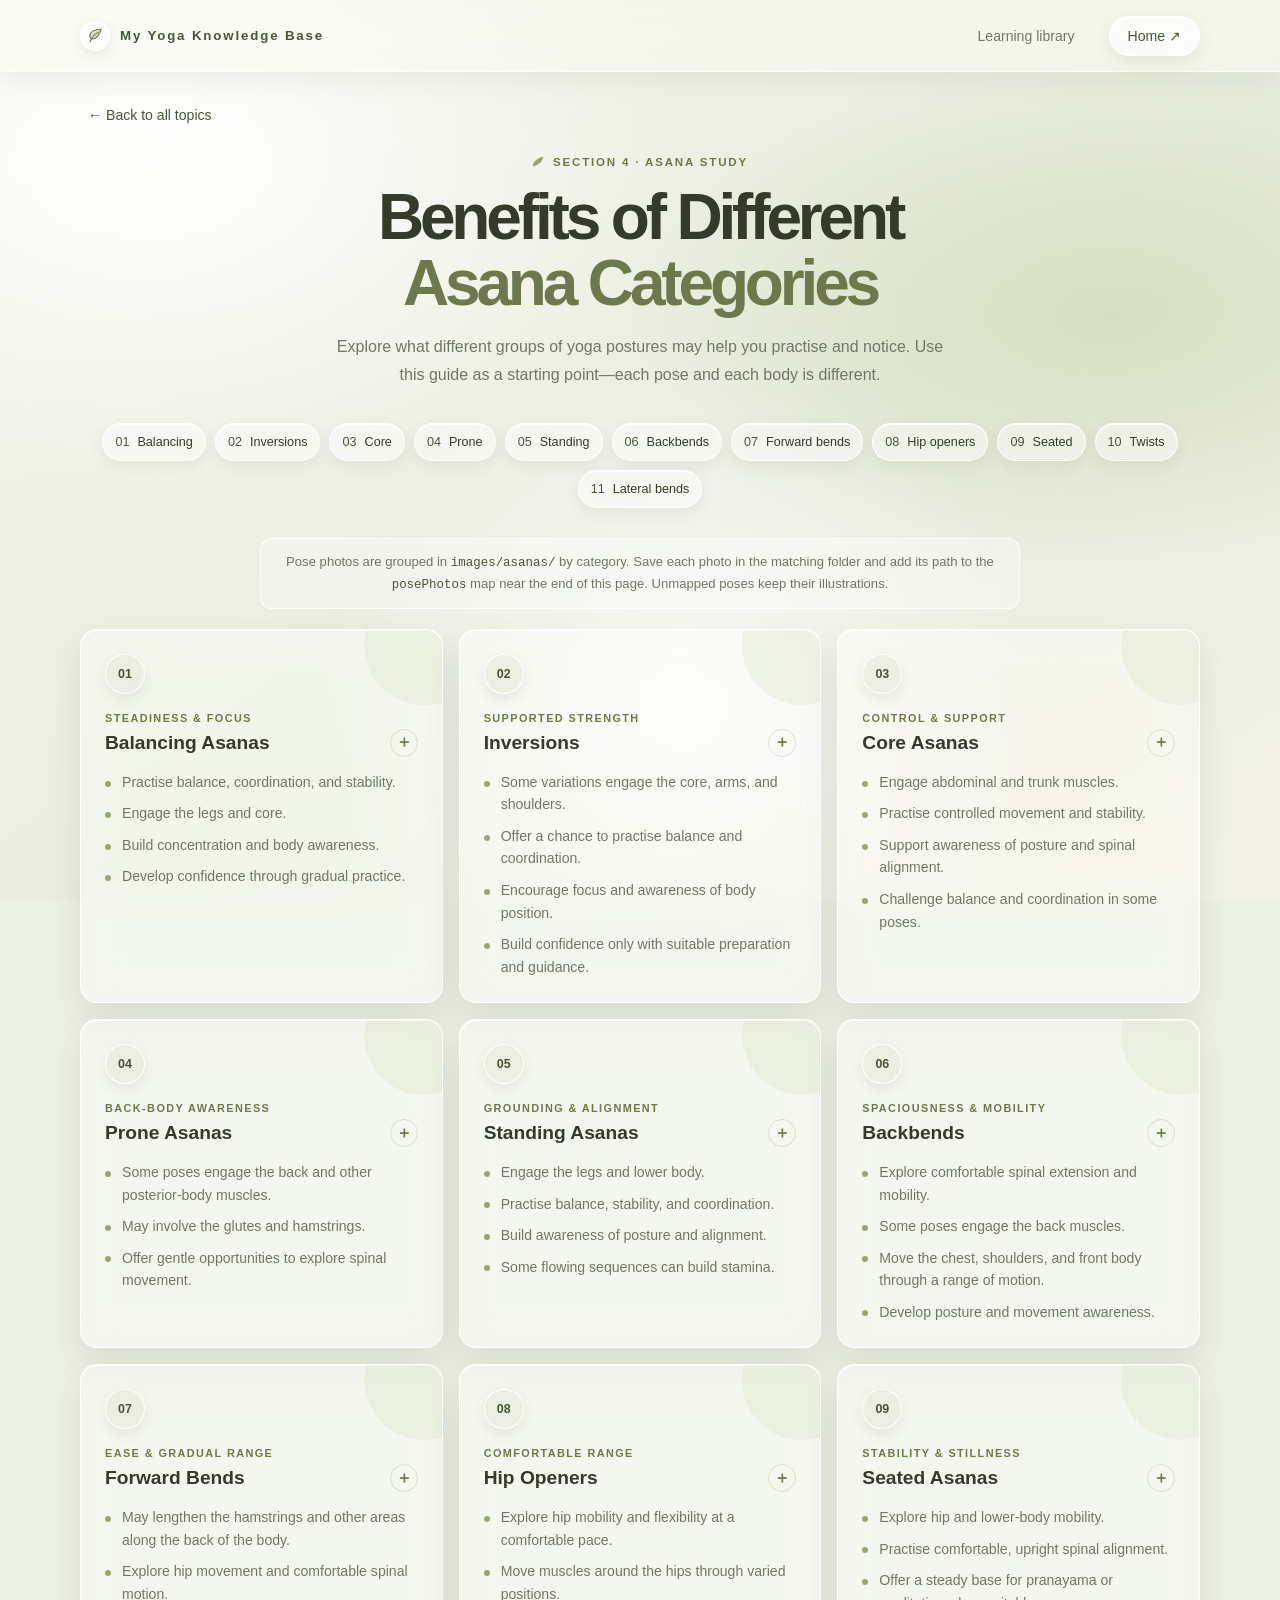
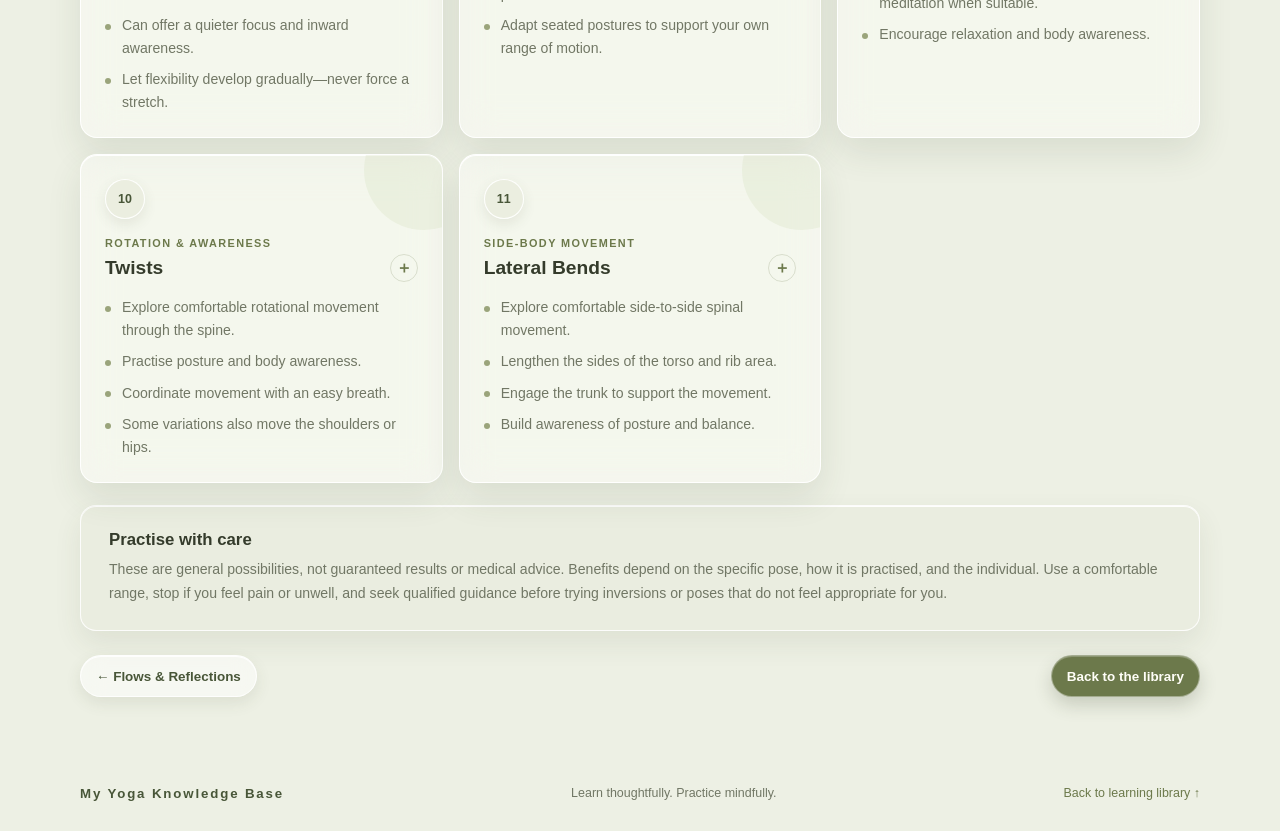
==== asana-benefits.html @ 9b3f75c6 "new layout of asana has been introduced" ====
<!DOCTYPE html>
<html lang="en">
<head>
  <meta charset="UTF-8">
  <meta name="viewport" content="width=device-width, initial-scale=1">
  <meta name="theme-color" content="#f6f5eb">
  <meta name="description" content="Explore potential benefits of 11 yoga asana categories, from balancing and standing poses to twists and seated postures.">
  <title>Asana Category Benefits · My Yoga Knowledge Base</title>
  <link rel="stylesheet" href="styles.css">
</head>
<body>
  <header class="site-header wrap">
    <a class="brand" href="index.html" aria-label="My Yoga Knowledge Base home">
      <span class="brand-mark" aria-hidden="true">
        <svg viewBox="0 0 24 24"><path d="M19.8 3.2C11.3 3.5 5.2 6.2 4.1 11.6c-.6 2.8 1.3 5.1 4 5.1 5.2 0 9.9-6.1 11.7-13.5ZM4.3 20.8c1.9-6.2 5.6-10.1 11.5-13.5" fill="none" stroke="currentColor" stroke-linecap="round" stroke-width="1.7"/><path d="M19.8 3.2C11.3 3.5 5.2 6.2 4.1 11.6c-.6 2.8 1.3 5.1 4 5.1 5.2 0 9.9-6.1 11.7-13.5Z" fill="#9aa47b" fill-opacity=".35" stroke="none"/></svg>
      </span>
      <span>My Yoga Knowledge Base</span>
    </a>
    <nav class="site-nav" aria-label="Main navigation">
      <a href="index.html#practice">Learning library</a>
      <a class="nav-cta" href="index.html">Home <span aria-hidden="true">↗</span></a>
    </nav>
  </header>

  <main class="topic-page asana-page wrap">
    <a class="topic-back-link" href="index.html#practice">← Back to all topics</a>

    <header class="asana-intro">
      <span class="eyebrow">Section 4 · Asana study</span>
      <h1>Benefits of Different<br><em>Asana Categories</em></h1>
      <p>Explore what different groups of yoga postures may help you practise and notice. Use this guide as a starting point—each pose and each body is different.</p>
    </header>

    <nav class="asana-index" aria-label="Jump to an asana category">
      <a href="#balancing">01 <span>Balancing</span></a>
      <a href="#inversions">02 <span>Inversions</span></a>
      <a href="#core">03 <span>Core</span></a>
      <a href="#prone">04 <span>Prone</span></a>
      <a href="#standing">05 <span>Standing</span></a>
      <a href="#backbends">06 <span>Backbends</span></a>
      <a href="#forward-bends">07 <span>Forward bends</span></a>
      <a href="#hip-openers">08 <span>Hip openers</span></a>
      <a href="#seated">09 <span>Seated</span></a>
      <a href="#twists">10 <span>Twists</span></a>
      <a href="#lateral-bends">11 <span>Lateral bends</span></a>
    </nav>

    <p class="asana-photo-help">Pose photos are grouped in <code>images/asanas/</code> by category. Save each photo in the matching folder and add its path to the <code>posePhotos</code> map near the end of this page. Unmapped poses keep their illustrations.</p>

    <section class="asana-grid" aria-label="Potential benefits by asana category">
      <article class="asana-card" id="balancing">
        <span class="asana-number">01</span>
        <p class="asana-kicker">Steadiness &amp; focus</p>
        <h2><button class="asana-title" type="button" aria-expanded="false" aria-controls="poses-balancing">Balancing Asanas <span aria-hidden="true">＋</span></button></h2>
        <ul>
          <li>Practise balance, coordination, and stability.</li>
          <li>Engage the legs and core.</li>
          <li>Build concentration and body awareness.</li>
          <li>Develop confidence through gradual practice.</li>
        </ul>
        <div class="asana-gallery" id="poses-balancing" hidden></div>
      </article>

      <article class="asana-card" id="inversions">
        <span class="asana-number">02</span>
        <p class="asana-kicker">Supported strength</p>
        <h2><button class="asana-title" type="button" aria-expanded="false" aria-controls="poses-inversions">Inversions <span aria-hidden="true">＋</span></button></h2>
        <ul>
          <li>Some variations engage the core, arms, and shoulders.</li>
          <li>Offer a chance to practise balance and coordination.</li>
          <li>Encourage focus and awareness of body position.</li>
          <li>Build confidence only with suitable preparation and guidance.</li>
        </ul>
        <div class="asana-gallery" id="poses-inversions" hidden></div>
      </article>

      <article class="asana-card" id="core">
        <span class="asana-number">03</span>
        <p class="asana-kicker">Control &amp; support</p>
        <h2><button class="asana-title" type="button" aria-expanded="false" aria-controls="poses-core">Core Asanas <span aria-hidden="true">＋</span></button></h2>
        <ul>
          <li>Engage abdominal and trunk muscles.</li>
          <li>Practise controlled movement and stability.</li>
          <li>Support awareness of posture and spinal alignment.</li>
          <li>Challenge balance and coordination in some poses.</li>
        </ul>
        <div class="asana-gallery" id="poses-core" hidden></div>
      </article>

      <article class="asana-card" id="prone">
        <span class="asana-number">04</span>
        <p class="asana-kicker">Back-body awareness</p>
        <h2><button class="asana-title" type="button" aria-expanded="false" aria-controls="poses-prone">Prone Asanas <span aria-hidden="true">＋</span></button></h2>
        <ul>
          <li>Some poses engage the back and other posterior-body muscles.</li>
          <li>May involve the glutes and hamstrings.</li>
          <li>Offer gentle opportunities to explore spinal movement.</li>
        </ul>
        <div class="asana-gallery" id="poses-prone" hidden></div>
      </article>

      <article class="asana-card" id="standing">
        <span class="asana-number">05</span>
        <p class="asana-kicker">Grounding &amp; alignment</p>
        <h2><button class="asana-title" type="button" aria-expanded="false" aria-controls="poses-standing">Standing Asanas <span aria-hidden="true">＋</span></button></h2>
        <ul>
          <li>Engage the legs and lower body.</li>
          <li>Practise balance, stability, and coordination.</li>
          <li>Build awareness of posture and alignment.</li>
          <li>Some flowing sequences can build stamina.</li>
        </ul>
        <div class="asana-gallery" id="poses-standing" hidden></div>
      </article>

      <article class="asana-card" id="backbends">
        <span class="asana-number">06</span>
        <p class="asana-kicker">Spaciousness &amp; mobility</p>
        <h2><button class="asana-title" type="button" aria-expanded="false" aria-controls="poses-backbends">Backbends <span aria-hidden="true">＋</span></button></h2>
        <ul>
          <li>Explore comfortable spinal extension and mobility.</li>
          <li>Some poses engage the back muscles.</li>
          <li>Move the chest, shoulders, and front body through a range of motion.</li>
          <li>Develop posture and movement awareness.</li>
        </ul>
        <div class="asana-gallery" id="poses-backbends" hidden></div>
      </article>

      <article class="asana-card" id="forward-bends">
        <span class="asana-number">07</span>
        <p class="asana-kicker">Ease &amp; gradual range</p>
        <h2><button class="asana-title" type="button" aria-expanded="false" aria-controls="poses-forward-bends">Forward Bends <span aria-hidden="true">＋</span></button></h2>
        <ul>
          <li>May lengthen the hamstrings and other areas along the back of the body.</li>
          <li>Explore hip movement and comfortable spinal motion.</li>
          <li>Can offer a quieter focus and inward awareness.</li>
          <li>Let flexibility develop gradually—never force a stretch.</li>
        </ul>
        <div class="asana-gallery" id="poses-forward-bends" hidden></div>
      </article>

      <article class="asana-card" id="hip-openers">
        <span class="asana-number">08</span>
        <p class="asana-kicker">Comfortable range</p>
        <h2><button class="asana-title" type="button" aria-expanded="false" aria-controls="poses-hip-openers">Hip Openers <span aria-hidden="true">＋</span></button></h2>
        <ul>
          <li>Explore hip mobility and flexibility at a comfortable pace.</li>
          <li>Move muscles around the hips through varied positions.</li>
          <li>Adapt seated postures to support your own range of motion.</li>
        </ul>
        <div class="asana-gallery" id="poses-hip-openers" hidden></div>
      </article>

      <article class="asana-card" id="seated">
        <span class="asana-number">09</span>
        <p class="asana-kicker">Stability &amp; stillness</p>
        <h2><button class="asana-title" type="button" aria-expanded="false" aria-controls="poses-seated">Seated Asanas <span aria-hidden="true">＋</span></button></h2>
        <ul>
          <li>Explore hip and lower-body mobility.</li>
          <li>Practise comfortable, upright spinal alignment.</li>
          <li>Offer a steady base for pranayama or meditation when suitable.</li>
          <li>Encourage relaxation and body awareness.</li>
        </ul>
        <div class="asana-gallery" id="poses-seated" hidden></div>
      </article>

      <article class="asana-card" id="twists">
        <span class="asana-number">10</span>
        <p class="asana-kicker">Rotation &amp; awareness</p>
        <h2><button class="asana-title" type="button" aria-expanded="false" aria-controls="poses-twists">Twists <span aria-hidden="true">＋</span></button></h2>
        <ul>
          <li>Explore comfortable rotational movement through the spine.</li>
          <li>Practise posture and body awareness.</li>
          <li>Coordinate movement with an easy breath.</li>
          <li>Some variations also move the shoulders or hips.</li>
        </ul>
        <div class="asana-gallery" id="poses-twists" hidden></div>
      </article>

      <article class="asana-card" id="lateral-bends">
        <span class="asana-number">11</span>
        <p class="asana-kicker">Side-body movement</p>
        <h2><button class="asana-title" type="button" aria-expanded="false" aria-controls="poses-lateral-bends">Lateral Bends <span aria-hidden="true">＋</span></button></h2>
        <ul>
          <li>Explore comfortable side-to-side spinal movement.</li>
          <li>Lengthen the sides of the torso and rib area.</li>
          <li>Engage the trunk to support the movement.</li>
          <li>Build awareness of posture and balance.</li>
        </ul>
        <div class="asana-gallery" id="poses-lateral-bends" hidden></div>
      </article>
    </section>

    <aside class="asana-care" aria-labelledby="asana-care-heading">
      <h2 id="asana-care-heading">Practise with care</h2>
      <p>These are general possibilities, not guaranteed results or medical advice. Benefits depend on the specific pose, how it is practised, and the individual. Use a comfortable range, stop if you feel pain or unwell, and seek qualified guidance before trying inversions or poses that do not feel appropriate for you.</p>
    </aside>

    <nav class="topic-navigation" aria-label="Page navigation">
      <a class="reader-nav-button" href="flows-reflections.html">← Flows &amp; Reflections</a>
      <a class="reader-nav-button next" href="index.html#practice">Back to the library</a>
    </nav>
  </main>

  <footer class="site-footer wrap">
    <a class="brand" href="index.html" aria-label="My Yoga Knowledge Base home"><span>My Yoga Knowledge Base</span></a>
    <p>Learn thoughtfully. Practice mindfully.</p>
    <a class="footer-link" href="index.html#practice">Back to learning library ↑</a>
  </footer>
  <script>
    const poseGroups = {
      balancing: [
        { name: "Tree Pose", sanskrit: "Vrksasana", head: [80, 14], figure: "M80 26L80 61M80 38L66 25L73 11M80 38L94 25L87 11M80 61L80 104M80 62L93 72L80 83L80 69" },
        { name: "Dancer Pose", sanskrit: "Natarajasana", head: [68, 15], figure: "M68 27L78 62M74 39L54 29L45 18M74 39L92 27L104 15M78 62L68 104M78 62L101 71L119 48" },
        { name: "Eagle Pose", sanskrit: "Garudasana", head: [80, 14], figure: "M80 26L80 59M80 37L61 28L72 18M80 37L99 28L88 18M80 59L80 83L69 96L85 103M80 59L88 80L75 91L91 98" }
      ],
      inversions: [
        { name: "Downward-Facing Dog", sanskrit: "Adho Mukha Svanasana", head: [67, 69], figure: "M78 59L97 33M78 59L42 96M78 59L120 96M97 33L121 57L140 96" },
        { name: "Legs-Up-the-Wall", sanskrit: "Viparita Karani", head: [80, 94], figure: "M80 104L80 78M80 83L61 88L55 103M80 83L99 88L105 103M80 78L80 55M80 55L63 37L61 10M80 55L97 37L99 10" },
        { name: "Shoulderstand", sanskrit: "Sarvangasana", head: [80, 104], figure: "M80 96L80 69M80 76L61 84L56 98M80 76L99 84L104 98M80 69L80 41M80 41L66 22L67 8M80 41L94 22L93 8" }
      ],
      core: [
        { name: "Plank Pose", sanskrit: "Phalakasana", head: [35, 44], figure: "M47 48L85 57M48 50L34 73L20 97M52 51L42 74L28 98M85 57L107 62L127 73L145 76M85 57L106 64L126 76L145 79" },
        { name: "Boat Pose", sanskrit: "Navasana", head: [80, 30], figure: "M80 42L80 67M80 50L60 42L48 31M80 50L100 42L112 31M80 67L62 79L48 60M80 67L98 79L112 60" },
        { name: "Side Plank", sanskrit: "Vasisthasana", head: [81, 33], figure: "M83 46L90 71M84 52L68 41L57 29M90 71L109 77L127 86L146 87M90 71L80 88L61 97L43 98" }
      ],
      prone: [
        { name: "Cobra Pose", sanskrit: "Bhujangasana", head: [80, 27], figure: "M80 39L87 69M87 69L112 77L137 82M86 69L62 76L38 82M63 77L49 92L31 96M112 77L124 91L143 95" },
        { name: "Locust Pose", sanskrit: "Salabhasana", head: [80, 37], figure: "M80 49L81 72M80 53L59 44L40 42M80 53L101 44L120 42M81 72L57 62L34 57M81 72L105 62L128 57" },
        { name: "Sphinx Pose", sanskrit: "Salamba Bhujangasana", head: [80, 30], figure: "M80 42L85 75M85 75L112 82L140 84M83 51L66 57L57 76M86 51L101 57L110 76M85 75L61 84L37 86" }
      ],
      standing: [
        { name: "Mountain Pose", sanskrit: "Tadasana", head: [80, 13], figure: "M80 25L80 64M80 37L61 57L57 68M80 37L99 57L103 68M80 64L68 84L65 105M80 64L92 84L95 105" },
        { name: "Warrior II", sanskrit: "Virabhadrasana II", head: [80, 25], figure: "M80 37L80 66M80 43L46 45L24 45M80 43L114 45L136 45M80 66L61 79L43 95L27 98M80 66L101 78L118 96L141 98" },
        { name: "Triangle Pose", sanskrit: "Trikonasana", head: [78, 20], figure: "M78 32L78 60M78 37L50 31L26 27M78 37L103 30L132 21M78 60L59 79L40 99L24 101M78 60L101 78L121 99L142 101" }
      ],
      backbends: [
        { name: "Bridge Pose", sanskrit: "Setu Bandha Sarvangasana", head: [34, 88], figure: "M47 91L72 78L95 57L117 70L139 86M72 78L61 99L49 105M117 70L123 94L137 104" },
        { name: "Camel Pose", sanskrit: "Ustrasana", head: [80, 27], figure: "M80 39L80 72L80 91M80 46L61 55L52 76L49 94M80 46L99 55L108 76L111 94M80 91L65 98L52 101M80 91L95 98L108 101" },
        { name: "Wheel Pose", sanskrit: "Urdhva Dhanurasana", head: [80, 90], figure: "M80 88L80 57L80 35M80 57L59 69L50 93L43 104M80 57L101 69L110 93L117 104M80 35L61 29L47 20M80 35L99 29L113 20" }
      ],
      "forward-bends": [
        { name: "Standing Forward Fold", sanskrit: "Uttanasana", head: [78, 64], figure: "M80 34L78 56L66 75M78 56L92 76L100 88M66 75L48 89L43 105M66 75L74 91L76 105M100 88L111 98L115 106" },
        { name: "Seated Forward Fold", sanskrit: "Paschimottanasana", head: [76, 43], figure: "M76 55L82 73L91 82M82 73L62 82L45 84M91 82L112 89L136 89M82 73L68 91L52 100M82 73L95 91L114 100" },
        { name: "Wide-Legged Forward Fold", sanskrit: "Prasarita Padottanasana", head: [80, 56], figure: "M80 28L80 49L80 68M80 45L65 60L54 75M80 45L95 60L106 75M80 68L64 78L50 89L35 103M80 68L96 78L110 89L125 103" }
      ],
      "hip-openers": [
        { name: "Butterfly Pose", sanskrit: "Baddha Konasana", head: [80, 19], figure: "M80 31L80 59M80 38L63 49L55 63M80 38L97 49L105 63M80 59L63 71L45 91L66 99M80 59L97 71L115 91L94 99" },
        { name: "Pigeon Pose", sanskrit: "Eka Pada Rajakapotasana", head: [80, 28], figure: "M80 40L80 61M80 44L64 56L60 70M80 44L96 56L100 70M80 61L59 72L39 79L26 88M80 61L99 72L119 80L137 85" },
        { name: "Low Lunge", sanskrit: "Anjaneyasana", head: [80, 17], figure: "M80 29L80 59M80 37L62 22L57 10M80 37L98 22L103 10M80 59L64 76L50 103M80 59L100 72L121 73L143 73" }
      ],
      seated: [
        { name: "Easy Pose", sanskrit: "Sukhasana", head: [80, 14], figure: "M80 26L80 56M80 35L61 47L56 59M80 35L99 47L104 59M80 56L63 69L48 82L68 91L80 80L93 91L113 82L98 69" },
        { name: "Staff Pose", sanskrit: "Dandasana", head: [80, 21], figure: "M80 33L80 63M80 40L61 51L57 63M80 40L99 51L103 63M80 63L64 75L47 77L30 77M80 63L96 75L113 77L130 77" },
        { name: "Hero Pose", sanskrit: "Virasana", head: [80, 14], figure: "M80 26L80 58M80 36L61 47L57 60M80 36L99 47L103 60M80 58L68 72L61 88L61 101M80 58L92 72L99 88L99 101" }
      ],
      twists: [
        { name: "Seated Twist", sanskrit: "Ardha Matsyendrasana", head: [84, 19], figure: "M80 31L77 59M78 39L58 49L54 63M78 39L97 46L109 38M77 59L61 72L45 86L66 91L81 79L96 90L115 85M77 59L98 73L111 83" },
        { name: "Supine Twist", sanskrit: "Supta Matsyendrasana", head: [36, 57], figure: "M48 59L76 62M57 60L48 42L39 31M57 60L56 78L44 88M76 62L99 49L119 48M76 62L98 76L113 91L131 95M76 62L91 78L108 93L126 97" },
        { name: "Revolved Chair", sanskrit: "Parivrtta Utkatasana", head: [87, 16], figure: "M80 28L80 55M80 36L63 25L59 12M80 36L98 27L111 19M80 55L66 64L58 79L72 86M80 55L96 65L107 78L94 85M58 79L43 92L29 98M107 78L122 91L137 97" }
      ],
      "lateral-bends": [
        { name: "Gate Pose", sanskrit: "Parighasana", head: [78, 26], figure: "M78 38L83 67M81 45L59 36L49 20M81 45L106 38L120 37M83 67L67 81L49 97M83 67L102 81L120 97" },
        { name: "Extended Side Angle", sanskrit: "Utthita Parsvakonasana", head: [111, 32], figure: "M80 45L75 67M78 48L57 55L43 68M78 48L100 30L111 20M75 67L59 81L43 99L27 102M75 67L96 77L116 91L138 96" },
        { name: "Seated Side Bend", sanskrit: "Parsva Sukhasana", head: [69, 23], figure: "M80 35L80 63L90 76M80 42L58 51L44 62M80 42L101 31L116 12M80 63L64 77L48 90L69 97L82 85L97 97L116 90" }
      ]
    };

    const posePhotos = {
      "Tree Pose": "images/asanas/balancing/tree-pose.jpg"
    };

    function createPoseCard(pose) {
      const [headX, headY] = pose.head;
      const figure = document.createElement("figure");
      figure.className = "pose-card";
      figure.innerHTML = `
        <img class="pose-photo" alt="Yoga pose: ${pose.name}" hidden>
        <p class="pose-image-status" role="status" hidden></p>
        <svg class="pose-art" viewBox="0 0 160 126" role="img" aria-label="Illustration of ${pose.name}">
          <rect width="160" height="126" rx="14" fill="#edf0e4"></rect>
          <circle cx="130" cy="27" r="20" fill="#dfe5d1"></circle>
          <path d="M15 108H145" stroke="#b6c09f" stroke-width="2" stroke-linecap="round"></path>
          <path d="${pose.figure}" fill="none" stroke="#596947" stroke-width="7" stroke-linecap="round" stroke-linejoin="round"></path>
          <circle cx="${headX}" cy="${headY}" r="8" fill="#c99675" stroke="#596947" stroke-width="2"></circle>
        </svg>
        <figcaption><strong>${pose.name}</strong><span>${pose.sanskrit}</span></figcaption>`;
      const photo = figure.querySelector(".pose-photo");
      const illustration = figure.querySelector(".pose-art");
      const status = figure.querySelector(".pose-image-status");
      const photoPath = posePhotos[pose.name];

      if (photoPath) {
        photo.addEventListener("load", () => {
          photo.hidden = false;
          illustration.hidden = true;
          figure.classList.add("has-photo");
        }, { once: true });
        photo.addEventListener("error", () => {
          status.textContent = `Could not load ${photoPath}; showing the illustration instead.`;
          status.hidden = false;
        }, { once: true });
        photo.src = photoPath;
      }

      return figure;
    }

    document.querySelectorAll(".asana-card").forEach((card) => {
      const button = card.querySelector(".asana-title");
      const gallery = card.querySelector(".asana-gallery");
      const category = card.id;
      const poses = poseGroups[category];

      poses.forEach((pose) => gallery.append(createPoseCard(pose)));
      gallery.setAttribute("aria-label", `${button.textContent.trim()} pose examples`);

      button.addEventListener("click", () => {
        const willOpen = button.getAttribute("aria-expanded") !== "true";
        button.setAttribute("aria-expanded", String(willOpen));
        gallery.hidden = !willOpen;
        card.classList.toggle("is-expanded", willOpen);
      });
    });
  </script>
</body>
</html>
---- styles.css ----
@charset "UTF-8";

:root {
      color-scheme: light;
      --paper: #f6f5eb;
      --ink: #343b2b;
      --muted: #717765;
      --green: #6c794b;
      --green-dark: #485638;
      --sage: #e8ebdc;
      --clay: #9aa47b;
      --line: rgba(52, 59, 43, .14);
      --glass-fill: rgba(255, 255, 255, .28);
      --glass-edge: rgba(255, 255, 255, .76);
      --sans: -apple-system, BlinkMacSystemFont, "Segoe UI", sans-serif;
      --serif: var(--sans);
    }

    * {
      box-sizing: border-box;
    }

    html {
      scroll-behavior: smooth;
      scroll-padding-top: 88px;
    }

    body {
      margin: 0;
      background: var(--paper);
      color: var(--ink);
      font-family: var(--sans);
      -webkit-font-smoothing: antialiased;
    }

    a {
      color: inherit;
    }

    .wrap {
      width: min(1120px, calc(100% - 48px));
      margin-inline: auto;
    }

    .site-header {
      position: sticky;
      z-index: 10;
      top: 0;
      display: flex;
      width: 100%;
      min-height: 72px;
      align-items: center;
      justify-content: space-between;
      padding-inline: max(24px, calc((100% - 1120px) / 2));
      border-bottom: 1px solid var(--line);
      background: rgba(246, 245, 235, .9);
      backdrop-filter: blur(18px);
    }

    .brand {
      display: inline-flex;
      align-items: center;
      gap: 10px;
      color: var(--green-dark);
      font-size: .83rem;
      font-weight: 700;
      letter-spacing: .14em;
      text-decoration: none;
    }

    .brand-mark {
      display: grid;
      width: 30px;
      height: 30px;
      place-items: center;
      border: 1px solid #c5cbb4;
      border-radius: 50%;
      color: var(--green);
    }

    .brand-mark svg {
      width: 17px;
      height: 17px;
      fill: currentColor;
    }

    .site-nav {
      display: flex;
      align-items: center;
      gap: 34px;
      color: var(--muted);
      font-size: .88rem;
    }

    .site-nav a {
      text-decoration: none;
      transition: color .2s ease;
    }

    .site-nav a:hover,
    .site-nav a:focus-visible {
      color: var(--green);
    }

    .site-nav .nav-cta {
      padding: 11px 18px;
      border: 1px solid #c5cbb4;
      border-radius: 99px;
      color: var(--green-dark);
    }

    .hero {
      display: grid;
      min-height: 590px;
      grid-template-columns: 1fr 1fr;
      align-items: center;
      gap: 50px;
      padding-block: 58px 76px;
    }

    .eyebrow {
      display: inline-flex;
      align-items: center;
      gap: 9px;
      color: var(--green);
      font-size: .72rem;
      font-weight: 700;
      letter-spacing: .16em;
      text-transform: uppercase;
    }

    .eyebrow::before {
      width: 12px;
      height: 7px;
      border-radius: 100% 0 100% 0;
      background: var(--clay);
      content: "";
      transform: rotate(-15deg);
    }

    h1,
    h2,
    h3,
    p {
      margin-top: 0;
    }

    .hero h1 {
      max-width: 620px;
      margin: 22px 0 20px;
      font-family: var(--serif);
      font-size: clamp(2.8rem, 5.2vw, 4.4rem);
      font-weight: 600;
      letter-spacing: -.065em;
      line-height: 1.02;
    }

    .hero h1 em {
      color: var(--green);
      font-style: normal;
      font-weight: 600;
    }

    .hero-copy {
      max-width: 500px;
      margin-bottom: 30px;
      color: var(--muted);
      font-size: .98rem;
      line-height: 1.75;
    }

    .button {
      display: inline-flex;
      min-height: 50px;
      align-items: center;
      justify-content: center;
      gap: 18px;
      padding: 0 21px;
      border-radius: 99px;
      background: var(--green);
      color: #fffef7;
      font-size: .9rem;
      font-weight: 600;
      text-decoration: none;
      transition: background .2s ease, transform .2s ease;
    }

    .button:hover,
    .button:focus-visible {
      transform: translateY(-2px);
      background: var(--green-dark);
    }

    .button span {
      font-size: 1.1rem;
      line-height: 1;
    }

    .hero-visual {
      position: relative;
      min-height: 455px;
      isolation: isolate;
    }

    .hero-photo {
      position: absolute;
      inset: 0 12px 0 25px;
      overflow: hidden;
      border-radius: 24px;
      background: #e8ebdc;
    }

    .hero-photo img {
      display: block;
      width: 100%;
      height: 100%;
      object-fit: cover;
      object-position: center;
    }

    .photo-wash {
      position: absolute;
      inset: 0;
      background: linear-gradient(180deg, transparent 56%, rgba(52, 64, 39, .46));
    }

    .photo-note {
      position: absolute;
      right: 0;
      bottom: 26px;
      left: 52px;
      color: white;
      font-family: var(--serif);
      font-size: 1.2rem;
      font-style: italic;
    }

    .practices {
      padding-block: 78px 92px;
      background: var(--sage);
      scroll-margin-top: 24px;
    }

    .practices .section-heading,
    .practices .practice-card {
      transition: opacity .65s ease, transform .65s cubic-bezier(.2, .7, .2, 1), box-shadow .25s ease;
    }

    .js .practices:not(.is-visible) .section-heading,
    .js .practices:not(.is-visible) .practice-card {
      opacity: 0;
      transform: translateY(22px);
    }

    .practices.is-visible .section-heading,
    .practices.is-visible .practice-card {
      opacity: 1;
      transform: translateY(0);
    }

    .practices.is-visible .practice-card:nth-child(2) {
      transition-delay: .08s;
    }

    .practices.is-visible .practice-card:nth-child(3) {
      transition-delay: .16s;
    }

    .practices.is-visible .practice-card:nth-child(4) {
      transition-delay: .24s;
    }

    .section-heading {
      display: flex;
      align-items: end;
      justify-content: space-between;
      gap: 24px;
      margin-bottom: 34px;
    }

    .section-heading h2,
    .about h2 {
      margin: 12px 0 0;
      font-family: var(--serif);
      font-size: clamp(2.2rem, 4vw, 3.2rem);
      font-weight: 600;
      letter-spacing: -.055em;
      line-height: 1.08;
    }

    .section-heading > p {
      max-width: 290px;
      margin-bottom: 3px;
      color: var(--muted);
      font-size: .94rem;
      line-height: 1.7;
    }

    .practice-grid {
      display: grid;
      grid-template-columns: repeat(4, minmax(0, 1fr));
      gap: 22px;
    }

    .practice-card {
      overflow: hidden;
      border: 1px solid rgba(52, 59, 43, .1);
      border-radius: 8px;
      background: var(--paper);
      transition: transform .25s ease, box-shadow .25s ease;
    }

    .practice-card:hover {
      transform: translateY(-4px);
      box-shadow: 0 14px 34px rgba(52, 59, 43, .1);
    }

    .practice-image {
      position: relative;
      height: 250px;
      overflow: hidden;
      background: #e3e7d8;
    }

    .practice-select {
      display: block;
      width: 100%;
      height: 100%;
      padding: 0;
      border: 0;
      background: transparent;
      cursor: pointer;
    }

    .practice-select img {
      display: block;
      width: 100%;
      height: 100%;
      object-fit: cover;
      transition: transform .4s ease, opacity .4s ease;
    }

    .practice-card:hover .practice-select img,
    .practice-select:focus-visible img {
      transform: scale(1.04);
    }

    .practice-select::after {
      position: absolute;
      right: 12px;
      bottom: 12px;
      display: inline-flex;
      height: 36px;
      align-items: center;
      padding-inline: 14px;
      border-radius: 99px;
      background: rgba(246, 245, 235, .97);
      color: var(--green-dark);
      content: "Explore  \2197";
      font-size: .78rem;
      font-weight: 600;
      opacity: .94;
      transition: opacity .2s ease, transform .2s ease;
    }

    .practice-card:hover .practice-select::after,
    .practice-select:focus-visible::after {
      opacity: 1;
    }

    .practice-reader[hidden] {
      display: none;
    }

    .practice-reader {
      height: min(68vh, 480px);
      min-height: 360px;
      overflow: auto;
      border: 1px solid rgba(52, 59, 43, .14);
      border-radius: 12px;
      background: var(--paper);
      box-shadow: 0 20px 55px rgba(52, 59, 43, .08);
      scroll-margin-top: 20px;
      scrollbar-color: #aeb995 transparent;
      scrollbar-width: thin;
    }

    .reader-header {
      position: sticky;
      z-index: 1;
      top: 0;
      display: flex;
      min-height: 88px;
      align-items: center;
      gap: 16px;
      padding: 12px 22px;
      border-bottom: 1px solid var(--line);
      background: rgba(246, 245, 235, .96);
      backdrop-filter: blur(16px);
    }

    .reader-progress {
      position: absolute;
      right: 0;
      bottom: 0;
      left: 0;
      height: 3px;
      overflow: hidden;
      background: var(--sage);
    }

    .reader-progress span {
      display: block;
      width: 0;
      height: 100%;
      background: var(--green);
      transition: width .45s cubic-bezier(.2, .7, .2, 1);
    }

    .reader-thumb {
      width: 76px;
      height: 58px;
      flex: 0 0 auto;
      overflow: hidden;
      border-radius: 8px;
      background: var(--sage);
      object-fit: cover;
      transition: opacity .3s ease, transform .3s ease;
    }

    .reader-thumb.is-changing {
      animation: thumbnail-arrive .45s cubic-bezier(.2, .7, .2, 1) both;
    }

    .reader-heading {
      min-width: 0;
      flex: 1;
    }

    .reader-heading p {
      margin: 0 0 4px;
      color: var(--muted);
      font-size: .73rem;
      letter-spacing: .08em;
      text-transform: uppercase;
    }

    .reader-heading h3 {
      overflow: hidden;
      margin: 0;
      font-size: 1.08rem;
      font-weight: 600;
      letter-spacing: -.035em;
      text-overflow: ellipsis;
      white-space: nowrap;
    }

    .reader-close,
    .reader-nav-button {
      display: inline-flex;
      min-height: 42px;
      align-items: center;
      justify-content: center;
      gap: 9px;
      padding: 0 15px;
      border: 1px solid #c5cbb4;
      border-radius: 99px;
      background: transparent;
      color: var(--green-dark);
      cursor: pointer;
      font: inherit;
      font-size: .84rem;
      font-weight: 600;
      transition: background .2s ease, border-color .2s ease, color .2s ease;
    }

    .reader-close:hover,
    .reader-nav-button:hover:not(:disabled) {
      border-color: var(--green);
      background: var(--green);
      color: white;
    }

    .reader-content {
      max-width: 720px;
      min-height: 400px;
      margin-inline: auto;
      padding: clamp(32px, 6vw, 72px);
    }

    .reader-content[hidden],
    .foundation-lesson[hidden],
    .pranayama[hidden] {
      display: none;
    }

    .reader-content.is-changing {
      animation: reader-enter .45s ease both;
    }

    .foundation-lesson {
      padding: clamp(24px, 5vw, 54px);
    }

    .foundation-intro {
      max-width: 760px;
      margin: 0 auto 34px;
      text-align: center;
    }

    .foundation-intro h2 {
      margin: 12px 0;
      font-size: clamp(2rem, 4vw, 3rem);
      letter-spacing: -.06em;
    }

    .foundation-intro > p {
      margin: 0 auto;
      color: var(--muted);
      line-height: 1.75;
    }

    .harmony-visual {
      position: relative;
      display: grid;
      max-width: 760px;
      gap: 12px;
      margin: 0 auto 42px;
      padding: 22px;
      overflow: hidden;
      border: 1px solid var(--line);
      border-radius: 14px;
      background: linear-gradient(135deg, #f8f7ef, #edf0e3);
    }

    .harmony-visual::before,
    .harmony-visual::after {
      position: absolute;
      top: 50%;
      right: 12%;
      width: 20%;
      height: 1px;
      background: #a6b08c;
      content: "";
      transform: rotate(12deg);
      transform-origin: right;
      opacity: .7;
    }

    .harmony-visual::after {
      transform: rotate(-12deg);
    }

    .harmony-label {
      position: relative;
      z-index: 1;
      display: flex;
      min-height: 54px;
      align-items: center;
      gap: 13px;
      padding: 10px 15px;
      border: 1px solid rgba(108, 121, 75, .16);
      border-radius: 9px;
      background: rgba(246, 245, 235, .92);
      animation: harmony-arrive .55s cubic-bezier(.2, .7, .2, 1) both;
    }

    .harmony-label:nth-child(2) {
      animation-delay: .1s;
    }

    .harmony-label:nth-child(3) {
      animation-delay: .2s;
    }

    .harmony-dot {
      width: 10px;
      height: 10px;
      flex: 0 0 auto;
      border-radius: 50%;
      background: var(--green);
      box-shadow: 0 0 0 5px rgba(108, 121, 75, .12);
    }

    .harmony-label:nth-child(2) .harmony-dot {
      background: #929b6d;
    }

    .harmony-label:nth-child(3) .harmony-dot {
      background: #b0926c;
    }

    .harmony-label strong {
      min-width: 86px;
      color: var(--green-dark);
    }

    .harmony-label span:last-child {
      color: var(--muted);
      font-size: .9rem;
    }

    .foundation-copy {
      max-width: 760px;
      margin: 0 auto 38px;
    }

    .foundation-copy h3,
    .union-heading {
      margin: 0 0 12px;
      font-size: 1.25rem;
      letter-spacing: -.035em;
    }

    .foundation-copy p {
      color: var(--muted);
      line-height: 1.75;
    }

    .foundation-copy ul {
      display: grid;
      grid-template-columns: repeat(2, minmax(0, 1fr));
      gap: 10px;
      margin: 16px 0 0;
      padding: 0;
      list-style: none;
    }

    .foundation-copy li {
      padding: 12px 14px;
      border: 1px solid var(--line);
      border-radius: 8px;
      color: var(--green-dark);
      background: rgba(232, 235, 220, .5);
      font-size: .92rem;
    }

    .definition-section {
      max-width: 760px;
      margin: 0 auto;
      padding-top: 30px;
      border-top: 1px solid var(--line);
    }

    .definition-tabs {
      display: flex;
      flex-wrap: wrap;
      gap: 8px;
      margin-block: 18px;
    }

    .definition-tab {
      min-height: 40px;
      padding: 0 16px;
      border: 1px solid #c5cbb4;
      border-radius: 99px;
      background: transparent;
      color: var(--green-dark);
      cursor: pointer;
      font: inherit;
      font-size: .85rem;
      font-weight: 600;
      transition: background .2s ease, color .2s ease, border-color .2s ease;
    }

    .definition-tab[aria-selected="true"] {
      border-color: var(--green-dark);
      background: var(--green-dark);
      color: white;
    }

    .definition-panel {
      min-height: 112px;
      padding: 22px;
      border-left: 3px solid var(--green);
      border-radius: 0 10px 10px 0;
      background: var(--sage);
    }

    .definition-panel.is-changing {
      animation: reader-enter .35s ease both;
    }

    .definition-panel h4 {
      margin: 0 0 8px;
      color: var(--green-dark);
      font-size: .78rem;
      letter-spacing: .1em;
      text-transform: uppercase;
    }

    .definition-panel blockquote {
      margin: 0;
      font-size: clamp(1.05rem, 2.5vw, 1.35rem);
      font-weight: 500;
      line-height: 1.55;
    }

    .universal-definition {
      max-width: 760px;
      margin: 32px auto 0;
      padding: 24px;
      border-radius: 12px;
      background: var(--green-dark);
      color: white;
    }

    .universal-definition h3 {
      margin: 0 0 10px;
      color: #dce3cc;
      font-size: .78rem;
      letter-spacing: .1em;
      text-transform: uppercase;
    }

    .universal-definition blockquote {
      margin: 0;
      font-size: 1.05rem;
      line-height: 1.7;
    }

    .foundation-closing {
      max-width: 760px;
      margin: 24px auto 0;
      color: var(--muted);
      line-height: 1.75;
      text-align: center;
    }

    .foundation-closing strong {
      display: block;
      margin-top: 8px;
      color: var(--green-dark);
      font-size: 1.04rem;
    }

    .history-section {
      max-width: 760px;
      margin: 48px auto 0;
      padding-top: 34px;
      border-top: 1px solid var(--line);
    }

    .history-intro {
      margin-bottom: 26px;
    }

    .history-intro h3 {
      margin: 12px 0;
      font-size: clamp(1.7rem, 3.5vw, 2.4rem);
      letter-spacing: -.055em;
    }

    .history-intro p,
    .history-period p {
      color: var(--muted);
      line-height: 1.75;
    }

    .history-timeline {
      position: relative;
      display: grid;
      gap: 12px;
      margin: 0;
      padding: 0;
      list-style: none;
    }

    .history-timeline::before {
      position: absolute;
      top: 24px;
      bottom: 24px;
      left: 17px;
      width: 1px;
      background: #c5cbb4;
      content: "";
    }

    .history-period {
      position: relative;
      display: grid;
      grid-template-columns: 35px minmax(0, 1fr);
      gap: 14px;
      animation: harmony-arrive .45s ease both;
    }

    .history-period:nth-child(2) {
      animation-delay: .06s;
    }

    .history-period:nth-child(3) {
      animation-delay: .12s;
    }

    .history-period:nth-child(4) {
      animation-delay: .18s;
    }

    .history-period:nth-child(5) {
      animation-delay: .24s;
    }

    .history-period:nth-child(6) {
      animation-delay: .3s;
    }

    .history-period:nth-child(7) {
      animation-delay: .36s;
    }

    .history-marker {
      z-index: 1;
      display: grid;
      width: 35px;
      height: 35px;
      place-items: center;
      border: 1px solid #c5cbb4;
      border-radius: 50%;
      background: var(--paper);
      color: var(--green-dark);
      font-size: .73rem;
      font-weight: 700;
    }

    .history-period > div:last-child {
      padding: 4px 0 16px;
    }

    .history-period h4 {
      margin: 0 0 6px;
      font-size: 1rem;
      letter-spacing: -.02em;
    }

    .history-period time {
      display: block;
      margin-bottom: 7px;
      color: var(--green);
      font-size: .75rem;
      font-weight: 700;
      letter-spacing: .04em;
    }

    .history-period p {
      margin: 0;
      font-size: .9rem;
    }

    .history-summary {
      margin-top: 24px;
      padding: 22px;
      border-left: 3px solid var(--green);
      border-radius: 0 10px 10px 0;
      background: var(--sage);
    }

    .history-summary h3 {
      margin: 0 0 10px;
      color: var(--green-dark);
      font-size: .77rem;
      letter-spacing: .1em;
      text-transform: uppercase;
    }

    .history-summary blockquote {
      margin: 0;
      font-size: 1rem;
      font-weight: 500;
      line-height: 1.7;
    }

    .history-quote {
      margin: 18px 0 0;
      color: var(--green-dark);
      font-size: .94rem;
      font-style: italic;
      line-height: 1.7;
      text-align: center;
    }

    .why-yoga {
      max-width: 760px;
      margin: 48px auto 0;
      padding-top: 34px;
      border-top: 1px solid var(--line);
    }

    .why-yoga-intro {
      margin-bottom: 24px;
    }

    .why-yoga-intro h3 {
      margin: 12px 0;
      font-size: clamp(1.7rem, 3.5vw, 2.4rem);
      letter-spacing: -.055em;
    }

    .why-yoga-purpose {
      margin: 0;
      padding: 18px 20px;
      border-left: 3px solid var(--green);
      border-radius: 0 10px 10px 0;
      background: var(--sage);
      color: var(--green-dark);
      font-size: 1rem;
      line-height: 1.7;
    }

    .benefit-grid {
      display: grid;
      grid-template-columns: repeat(2, minmax(0, 1fr));
      gap: 14px;
      margin-top: 22px;
    }

    .benefit-card {
      min-height: 174px;
      padding: 20px;
      border: 1px solid var(--line);
      border-radius: 10px;
      background: rgba(232, 235, 220, .45);
      animation: harmony-arrive .45s ease both;
    }

    .benefit-card:nth-child(2) { animation-delay: .08s; }
    .benefit-card:nth-child(3) { animation-delay: .16s; }
    .benefit-card:nth-child(4) { animation-delay: .24s; }
    .benefit-card:nth-child(5) { animation-delay: .32s; }

    .benefit-card h4 {
      display: flex;
      align-items: center;
      gap: 11px;
      margin: 0 0 12px;
      color: var(--green-dark);
      font-size: 1rem;
      letter-spacing: -.02em;
    }

    .benefit-icon {
      display: grid;
      width: 36px;
      height: 36px;
      flex: 0 0 auto;
      place-items: center;
      border-radius: 50%;
      background: rgba(108, 121, 75, .12);
      font-size: 1.15rem;
    }

    .benefit-card p {
      margin: 0;
      color: var(--muted);
      font-size: .88rem;
      line-height: 1.7;
    }

    .pranayama {
      padding: clamp(24px, 5vw, 54px);
    }

    .pranayama > header,
    .pranayama > .union-heading,
    .pranayama > .breathing-explanation,
    .pranayama > .breathing-understanding,
    .pranayama > .breath-regions,
    .pranayama > .breathing-practice {
      max-width: 760px;
      margin-right: auto;
      margin-left: auto;
    }

    .pranayama h2 {
      margin: 12px 0;
      font-size: clamp(1.7rem, 3.5vw, 2.4rem);
      letter-spacing: -.055em;
    }

    .pranayama-intro,
    .breathing-explanation {
      color: var(--muted);
      line-height: 1.75;
    }

    .pranayama-intro {
      margin-bottom: 20px;
    }

    .breathing-explanation {
      margin: 0;
      padding: 18px 20px;
      border-left: 3px solid var(--green);
      border-radius: 0 10px 10px 0;
      background: var(--sage);
    }

    .breath-regions {
      display: grid;
      grid-template-columns: repeat(3, minmax(0, 1fr));
      gap: 12px;
      margin-top: 18px;
    }

    .breath-region {
      display: grid;
      grid-template-columns: 36px minmax(0, 1fr);
      align-items: start;
      gap: 5px 12px;
      padding: 16px;
      border: 1px solid var(--line);
      border-radius: 10px;
      background: rgba(232, 235, 220, .45);
    }

    .breath-region span {
      display: grid;
      width: 34px;
      height: 34px;
      grid-row: span 2;
      place-items: center;
      border-radius: 50%;
      background: rgba(108, 121, 75, .12);
      color: var(--green-dark);
      font-size: .85rem;
      font-weight: 700;
    }

    .breath-region strong {
      color: var(--green-dark);
    }

    .breath-region p {
      margin: 0;
      color: var(--muted);
      font-size: .82rem;
      line-height: 1.55;
    }

    .breath-map-note {
      margin: 12px auto 0;
      color: var(--muted);
      font-size: .84rem;
      line-height: 1.65;
    }

    .breath-map-note strong {
      color: var(--green-dark);
    }

    .breathing-practice {
      margin-top: 28px;
    }

    .breathing-practice h4 {
      margin: 0 0 12px;
      color: var(--green-dark);
      font-size: 1.15rem;
    }

    .breathing-understanding {
      margin: 0 0 18px;
      color: var(--muted);
      line-height: 1.7;
    }

    .breathing-understanding strong {
      color: var(--ink);
    }

    .breathing-grid {
      display: grid;
      grid-template-columns: repeat(3, minmax(0, 1fr));
      gap: 14px;
    }

    .breathing-card {
      min-height: 0;
      padding: 20px;
      border-color: rgba(108, 121, 75, .24);
      background: linear-gradient(160deg, rgba(232, 235, 220, .58), rgba(255, 255, 255, .76));
    }

    .breathing-card h4 {
      min-height: 40px;
      margin-bottom: 16px;
      font-size: .96rem;
    }

    .breathing-card ol,
    .breathing-card ul {
      display: grid;
      gap: 11px;
      margin: 0;
      padding-left: 0;
      color: var(--muted);
      font-size: .84rem;
      line-height: 1.6;
      list-style: none;
    }

    .breathing-card ol {
      counter-reset: breath-step;
    }

    .breathing-card ol li {
      display: grid;
      grid-template-columns: 24px minmax(0, 1fr);
      align-items: start;
      gap: 9px;
      counter-increment: breath-step;
    }

    .breathing-card ol li::before {
      display: grid;
      width: 23px;
      height: 23px;
      place-items: center;
      border-radius: 50%;
      background: rgba(108, 121, 75, .13);
      color: var(--green-dark);
      content: counter(breath-step);
      font-size: .72rem;
      font-weight: 700;
      line-height: 1;
    }

    .breathing-card ul li {
      position: relative;
      padding-left: 18px;
    }

    .breathing-card ul li::before {
      position: absolute;
      top: .65em;
      left: 2px;
      width: 7px;
      height: 7px;
      border-radius: 50%;
      background: var(--green);
      content: "";
    }

    .breathing-card ul + h4 {
      min-height: 0;
      margin: 20px 0 12px;
      padding-top: 15px;
      border-top: 1px solid var(--line);
    }

    @media (max-width: 760px) {
      .breathing-grid {
        grid-template-columns: 1fr;
      }

      .breathing-card h4 {
        min-height: 0;
      }
    }

    .breathing-visual {
      display: grid;
      grid-template-columns: 1fr auto 1fr;
      align-items: center;
      gap: 12px;
      margin-top: 14px;
      padding: 18px;
      border: 1px solid var(--line);
      border-radius: 10px;
      background: rgba(232, 235, 220, .35);
      color: var(--green-dark);
      text-align: center;
    }

    .breath-phase {
      padding: 10px 12px;
      border-radius: 9px;
      animation-duration: 8s;
      animation-timing-function: ease-in-out;
      animation-iteration-count: infinite;
    }

    .breath-phase.inhale {
      animation-name: inhale-cue;
    }

    .breath-phase.exhale {
      animation-name: exhale-cue;
    }

    .breathing-visual strong,
    .breathing-visual span {
      display: block;
    }

    .breathing-visual span {
      margin-top: 5px;
      color: var(--muted);
      font-size: .85rem;
    }

    .breathing-visual .breath-arrow {
      color: var(--green);
      font-size: 1.4rem;
      animation: breath-arrow-flow 8s ease-in-out infinite;
    }

    .breathing-followup {
      max-width: 760px;
      margin: 38px auto 0;
      padding-top: 30px;
      border-top: 1px solid var(--line);
    }

    .breathing-followup h4 {
      margin: 0 0 16px;
      color: var(--green-dark);
      font-size: 1.15rem;
    }

    .breathing-benefit-grid {
      grid-template-columns: repeat(3, minmax(0, 1fr));
    }

    .breathing-benefit-card {
      min-height: 0;
    }

    .breathing-benefit-card h5 {
      margin: 0 0 10px;
      color: var(--green-dark);
      font-size: .94rem;
    }

    .breathing-benefit-card p {
      margin: 0;
      color: var(--muted);
      font-size: .84rem;
      line-height: 1.65;
    }

    .breathing-precaution {
      margin-top: 20px;
      padding: 20px;
      border: 1px solid #e4d3c6;
      border-radius: 10px;
      background: #f3eae2;
    }

    .breathing-precaution h4 {
      color: #805a42;
    }

    .breathing-precaution p {
      margin: 0 0 12px;
      color: var(--muted);
      font-size: .88rem;
      line-height: 1.7;
    }

    .breathing-precaution ul {
      display: grid;
      gap: 8px;
      margin: 0;
      padding-left: 20px;
      color: var(--muted);
      font-size: .88rem;
      line-height: 1.6;
    }

    .breathing-script {
      margin-top: 20px;
      padding: 22px;
      border-left: 3px solid var(--green);
      border-radius: 0 10px 10px 0;
      background: var(--sage);
    }

    .breathing-script h4 {
      margin-bottom: 12px;
    }

    .breathing-script blockquote {
      margin: 0;
      color: var(--green-dark);
      font-size: .96rem;
      line-height: 1.8;
    }

    .breathing-script .breathing-reminder {
      margin: 14px 0 0;
      color: var(--muted);
      font-size: .88rem;
      line-height: 1.65;
    }

    .breathing-script .breathing-reminder strong {
      color: var(--green-dark);
    }

    @keyframes inhale-cue {
      0%, 46% {
        background: rgba(108, 121, 75, .14);
        transform: scale(1.035);
      }

      50%, 100% {
        background: transparent;
        transform: scale(1);
      }
    }

    @keyframes exhale-cue {
      0%, 50% {
        background: transparent;
        transform: scale(1);
      }

      54%, 96% {
        background: rgba(108, 121, 75, .14);
        transform: scale(1.035);
      }

      100% {
        background: transparent;
        transform: scale(1);
      }
    }

    @keyframes breath-arrow-flow {
      0%, 46% {
        transform: scaleX(1.12);
      }

      50%, 100% {
        transform: scaleX(.88);
      }
    }

    .safety-guidelines {
      max-width: 760px;
      margin: 48px auto 0;
      padding-top: 34px;
      border-top: 1px solid var(--line);
    }

    .safety-guidelines h3 {
      margin: 12px 0 0;
      font-size: clamp(1.7rem, 3.5vw, 2.4rem);
      letter-spacing: -.055em;
    }

    .safety-card {
      min-height: 0;
    }

    .safety-card.stop-guideline {
      border-color: #e4d3c6;
      background: #f3eae2;
    }

    .safety-card.stop-guideline h4 {
      color: #805a42;
    }

    .safety-card ul {
      display: grid;
      gap: 9px;
      margin: 0;
      padding-left: 20px;
      color: var(--muted);
      font-size: .88rem;
      line-height: 1.6;
    }

    .misconceptions {
      max-width: 760px;
      margin: 48px auto 0;
      padding-top: 34px;
      border-top: 1px solid var(--line);
    }

    .misconceptions-intro {
      margin-bottom: 22px;
    }

    .misconceptions-intro h3 {
      margin: 12px 0;
      font-size: clamp(1.7rem, 3.5vw, 2.4rem);
      letter-spacing: -.055em;
    }

    .misconceptions-intro p {
      margin-bottom: 0;
      color: var(--muted);
      line-height: 1.75;
    }

    .misconception-list {
      display: grid;
      gap: 10px;
      margin: 0;
      padding: 0;
      list-style: none;
    }

    .misconception-item {
      display: grid;
      gap: 11px;
      padding: 16px;
      border: 1px solid var(--line);
      border-radius: 10px;
      background: rgba(232, 235, 220, .35);
      animation: harmony-arrive .45s ease both;
    }

    .misconception-item:nth-child(2) { animation-delay: .05s; }
    .misconception-item:nth-child(3) { animation-delay: .1s; }
    .misconception-item:nth-child(4) { animation-delay: .15s; }
    .misconception-item:nth-child(5) { animation-delay: .2s; }
    .misconception-item:nth-child(6) { animation-delay: .25s; }
    .misconception-item:nth-child(7) { animation-delay: .3s; }
    .misconception-item:nth-child(8) { animation-delay: .35s; }

    .misconception-line {
      display: grid;
      grid-template-columns: 26px minmax(0, 1fr);
      align-items: start;
      gap: 10px;
      font-size: .9rem;
      line-height: 1.65;
    }

    .misconception-line strong {
      color: var(--ink);
    }

    .misconception-line p {
      margin: 0;
      color: var(--muted);
    }

    .misconception-mark {
      display: grid;
      width: 23px;
      height: 23px;
      place-items: center;
      border-radius: 50%;
      font-size: .9rem;
      font-weight: 700;
      line-height: 1;
    }

    .misconception-mark.no {
      background: #f0e7dc;
      color: #966c50;
    }

    .misconception-mark.yes {
      background: #e2e8d7;
      color: var(--green-dark);
    }

    .beautiful-truth {
      margin: 24px 0 0;
      padding: 22px;
      border-radius: 12px;
      background: var(--green-dark);
      color: white;
    }

    .beautiful-truth h4 {
      margin: 0 0 10px;
      color: #dce3cc;
      font-size: .77rem;
      letter-spacing: .1em;
      text-transform: uppercase;
    }

    .beautiful-truth blockquote {
      margin: 0;
      font-size: 1rem;
      font-weight: 500;
      line-height: 1.7;
    }

    .beginner-message {
      margin: 18px 0 0;
      padding: 18px 20px;
      border-left: 3px solid var(--green);
      border-radius: 0 10px 10px 0;
      background: var(--sage);
      color: var(--green-dark);
      font-size: .92rem;
      line-height: 1.75;
    }

    @keyframes harmony-arrive {
      from {
        opacity: 0;
        transform: translateX(-18px);
      }

      to {
        opacity: 1;
        transform: translateX(0);
      }
    }

    .reader-content h3 {
      margin: 14px 0 18px;
      font-size: clamp(2.2rem, 5vw, 3.8rem);
      font-weight: 600;
      letter-spacing: -.07em;
      line-height: 1;
    }

    .reader-description {
      max-width: 560px;
      margin-bottom: 30px;
      color: var(--muted);
      font-size: 1.12rem;
      line-height: 1.8;
    }

    .reader-note {
      padding-top: 22px;
      border-top: 1px solid var(--line);
      color: var(--green-dark);
      font-size: .92rem;
      line-height: 1.75;
    }

    .reader-note strong {
      display: block;
      margin-bottom: 5px;
    }

    .reader-controls {
      display: flex;
      align-items: center;
      justify-content: space-between;
      gap: 12px;
      margin-top: 38px;
    }

    .reader-nav-button:disabled {
      cursor: not-allowed;
      opacity: .42;
    }

    .reader-nav-button.next {
      border-color: var(--green);
      background: var(--green);
      color: white;
    }

    .reader-nav-button.next:hover {
      background: var(--green-dark);
    }

    @keyframes reader-enter {
      from {
        opacity: 0;
        transform: translateY(10px);
      }

      to {
        opacity: 1;
        transform: translateY(0);
      }
    }

    @keyframes thumbnail-arrive {
      from {
        opacity: .35;
        transform: scale(1.45);
      }

      to {
        opacity: 1;
        transform: scale(1);
      }
    }

    .practice-text {
      padding: 22px 22px 24px;
    }

    .practice-text h3 {
      margin-bottom: 8px;
      font-family: var(--serif);
      font-size: 1.45rem;
      font-weight: 600;
      letter-spacing: -.04em;
    }

    .practice-text p {
      margin-bottom: 0;
      color: var(--muted);
      font-size: .9rem;
      line-height: 1.65;
    }

    .about {
      display: grid;
      grid-template-columns: .9fr 1fr;
      align-items: center;
      gap: 100px;
      padding-block: 100px;
    }

    .about h2 {
      max-width: 400px;
      margin-bottom: 18px;
    }

    .about-copy {
      max-width: 440px;
      margin-bottom: 0;
      color: var(--muted);
      font-size: .98rem;
      line-height: 1.85;
    }

    .about-note {
      position: relative;
      padding: 28px 30px 28px 34px;
      border-left: 2px solid var(--clay);
      color: var(--green-dark);
      font-family: var(--serif);
      font-size: 1.35rem;
      font-weight: 500;
      line-height: 1.55;
    }

    .about-note span {
      display: block;
      margin-top: 14px;
      color: var(--muted);
      font-family: var(--sans);
      font-size: .72rem;
      font-weight: 600;
      letter-spacing: .12em;
      text-transform: uppercase;
    }

    .closing {
      padding: 58px 24px 62px;
      background: var(--green-dark);
      color: white;
      text-align: center;
    }

    .closing .eyebrow {
      color: #d3dfd1;
    }

    .closing h2 {
      margin: 13px 0 24px;
      font-family: var(--serif);
      font-size: clamp(2rem, 4vw, 3rem);
      font-weight: 600;
      letter-spacing: -.05em;
    }

    .closing .button {
      border: 1px solid rgba(255, 255, 255, .42);
      background: transparent;
    }

    .closing .button:hover,
    .closing .button:focus-visible {
      background: rgba(255, 255, 255, .1);
    }

    .site-footer {
      display: flex;
      min-height: 80px;
      align-items: center;
      justify-content: space-between;
      gap: 20px;
      color: var(--muted);
      font-size: .78rem;
    }

    .site-footer p {
      margin: 0;
    }

    .footer-link {
      color: var(--green);
      text-decoration: none;
    }

    :focus-visible {
      outline: 3px solid #889466;
      outline-offset: 4px;
    }

    @media (max-width: 1050px) and (min-width: 761px) {
      .practice-grid {
        grid-template-columns: repeat(2, minmax(0, 1fr));
      }
    }

    @media (max-width: 760px) {
      .wrap {
        width: min(100% - 36px, 560px);
      }

      .site-header {
        width: 100%;
        min-height: 72px;
        margin-inline: 0;
        padding-inline: 18px;
      }

      .site-nav {
        gap: 17px;
        font-size: .82rem;
      }

      .site-nav .nav-cta {
        padding: 9px 13px;
      }

      .hero {
        min-height: 0;
        grid-template-columns: 1fr;
        gap: 34px;
        padding-block: 60px 66px;
      }

      .hero h1 {
        max-width: 560px;
        font-size: clamp(2.6rem, 10.5vw, 4rem);
      }

      .hero-visual {
        min-height: min(112vw, 480px);
      }

      .hero-photo {
        inset-inline: 20px;
      }

      .practices {
        padding-block: 64px;
      }

      .section-heading {
        display: block;
      }

      .section-heading > p {
        margin-top: 14px;
      }

      .practice-grid {
        grid-template-columns: 1fr;
        gap: 16px;
      }

      .practice-card {
        display: grid;
        grid-template-columns: minmax(110px, .75fr) 1fr;
      }

      .practice-image {
        height: 100%;
        min-height: 150px;
      }

      .reader-header {
        gap: 11px;
        padding-inline: 12px;
      }

      .reader-thumb {
        width: 58px;
        height: 50px;
      }

      .reader-close {
        min-height: 38px;
        padding-inline: 11px;
        font-size: .76rem;
      }

      .reader-content {
        min-height: 350px;
      }

      .practice-text {
        align-self: center;
        padding: 18px;
      }

      .about {
        grid-template-columns: 1fr;
        gap: 28px;
        padding-block: 72px;
      }
    }

    @media (max-width: 430px) {
      .brand {
        gap: 7px;
        font-size: .72rem;
        letter-spacing: .1em;
      }

      .site-nav {
        gap: 12px;
        font-size: .76rem;
      }

      .site-nav a:first-child {
        display: none;
      }

      .site-nav .nav-cta {
        padding: 8px 11px;
      }

      .practice-card {
        grid-template-columns: 112px 1fr;
      }

      .practice-text {
        padding: 15px;
      }

      .practice-text h3 {
        font-size: 1.25rem;
      }

      .practice-text p {
        font-size: .82rem;
      }

      .practice-reader {
        height: min(62vh, 450px);
        min-height: 350px;
      }

      .reader-heading h3 {
        font-size: .95rem;
      }

      .reader-heading p {
        font-size: .64rem;
      }

      .reader-controls {
        gap: 8px;
      }

      .benefit-grid {
        grid-template-columns: 1fr;
      }

      .breath-regions,
      .breathing-grid {
        grid-template-columns: 1fr;
      }

      .foundation-copy ul {
        grid-template-columns: 1fr;
      }

      .harmony-visual {
        padding: 14px;
      }

      .harmony-label {
        gap: 10px;
        padding-inline: 11px;
      }

      .harmony-label strong {
        min-width: 74px;
        font-size: .87rem;
      }

      .harmony-label span:last-child {
        font-size: .8rem;
      }

      .definition-tab {
        padding-inline: 12px;
        font-size: .79rem;
      }

      .reader-nav-button {
        min-height: 40px;
        padding-inline: 11px;
        font-size: .76rem;
      }

      .site-footer {
        min-height: 76px;
        font-size: .7rem;
      }
    }

    @media (prefers-reduced-motion: reduce) {
      *,
      *::before,
      *::after {
        scroll-behavior: auto !important;
        transition-duration: .01ms !important;
      }
    }

    .topic-page {
      padding-block: 34px 72px;
    }

    .topic-back-link {
      display: inline-flex;
      margin: 0 0 18px 8px;
      color: var(--green-dark);
      font-size: .88rem;
      text-decoration: none;
    }

    .topic-back-link:hover,
    .topic-back-link:focus-visible {
      text-decoration: underline;
    }

    .topic-page .foundation-lesson,
    .topic-page .pranayama {
      overflow: hidden;
      border: 1px solid rgba(255, 255, 255, .9);
      border-radius: 20px;
      background: rgba(250, 251, 243, .48);
      box-shadow: 0 28px 68px rgba(59, 75, 43, .18), inset 0 1px 0 rgba(255, 255, 255, .98);
      -webkit-backdrop-filter: blur(30px) saturate(155%);
      backdrop-filter: blur(30px) saturate(155%);
    }

    .topic-navigation {
      display: flex;
      justify-content: space-between;
      gap: 12px;
      margin: 24px 0 0;
    }

    .topic-navigation a {
      text-decoration: none;
    }

    .topic-navigation .next {
      background: var(--green);
      color: #fffef7;
    }

    .topic-navigation .next:hover,
    .topic-navigation .next:focus-visible {
      background: var(--green-dark);
      color: #fffef7;
    }

    .flow-lesson {
      max-width: 860px;
      min-height: 0;
      border: 1px solid rgba(255, 255, 255, .9);
      border-radius: 20px;
      background: rgba(250, 251, 243, .48);
      box-shadow: 0 28px 68px rgba(59, 75, 43, .18), inset 0 1px 0 rgba(255, 255, 255, .98);
      -webkit-backdrop-filter: blur(30px) saturate(155%);
      backdrop-filter: blur(30px) saturate(155%);
    }

    .flow-lesson .reader-content-title {
      margin-top: 18px;
      font-size: clamp(2rem, 4vw, 3rem);
      letter-spacing: -.06em;
    }

    .reflection-prompt {
      margin-top: 32px;
      padding: 24px;
      border: 1px solid rgba(255, 255, 247, .82);
      border-radius: 16px;
      background: rgba(255, 255, 255, .34);
      box-shadow: 0 12px 28px rgba(67, 79, 48, .1), inset 0 1px rgba(255, 255, 255, .8);
    }

    .reflection-prompt h2 {
      margin-bottom: 12px;
      font-size: 1.15rem;
    }

    .reflection-prompt p,
    .reflection-prompt li {
      color: var(--muted);
      line-height: 1.75;
    }

    @media (max-width: 760px) {
      .topic-page {
        padding-top: 20px;
      }

      .topic-navigation {
        align-items: stretch;
      }

      .topic-navigation .reader-nav-button {
        min-height: 42px;
        padding-inline: 12px;
        font-size: .76rem;
      }
    }

    .asana-page {
      padding-bottom: 56px;
    }

    .asana-intro {
      max-width: 790px;
      margin: 10px auto 34px;
      text-align: center;
    }

    .asana-intro h1 {
      margin: 16px 0;
      font-size: clamp(2.35rem, 5vw, 4rem);
      font-weight: 600;
      letter-spacing: -.065em;
      line-height: 1.03;
    }

    .asana-intro h1 em {
      color: var(--green);
      font-style: normal;
    }

    .asana-intro > p {
      max-width: 620px;
      margin: 0 auto;
      color: var(--muted);
      font-size: 1rem;
      line-height: 1.75;
    }

    .asana-index {
      display: flex;
      flex-wrap: wrap;
      justify-content: center;
      gap: 9px;
      margin: 0 auto 30px;
    }

    .asana-index a {
      display: inline-flex;
      min-height: 38px;
      align-items: center;
      gap: 8px;
      padding: 7px 12px;
      border: 1px solid rgba(255, 255, 255, .86);
      border-radius: 99px;
      background: rgba(255, 255, 255, .44);
      box-shadow: 0 5px 15px rgba(67, 79, 48, .08), inset 0 1px rgba(255, 255, 255, .88);
      color: var(--green-dark);
      font-size: .79rem;
      text-decoration: none;
      transition: background .2s ease, transform .2s ease;
    }

    .asana-index a span {
      color: var(--ink);
    }

    .asana-index a:hover,
    .asana-index a:focus-visible {
      transform: translateY(-2px);
      background: rgba(255, 255, 255, .78);
    }

    .asana-photo-help {
      max-width: 760px;
      margin: 0 auto 20px;
      padding: 12px 16px;
      border: 1px solid rgba(255, 255, 255, .82);
      border-radius: 12px;
      background: rgba(255, 255, 255, .35);
      color: var(--muted);
      font-size: .82rem;
      line-height: 1.65;
      text-align: center;
    }

    .asana-photo-help code {
      color: var(--green-dark);
      font-size: .95em;
    }

    .asana-grid {
      display: grid;
      grid-template-columns: repeat(3, minmax(0, 1fr));
      gap: 16px;
    }

    .asana-card {
      position: relative;
      min-width: 0;
      padding: 24px;
      overflow: hidden;
      border: 1px solid rgba(255, 255, 255, .92);
      border-radius: 17px;
      background: rgba(255, 255, 255, .43);
      box-shadow: 0 15px 34px rgba(59, 75, 43, .11), inset 0 1px rgba(255, 255, 255, .94);
      -webkit-backdrop-filter: blur(18px) saturate(145%);
      backdrop-filter: blur(18px) saturate(145%);
      scroll-margin-top: 100px;
    }

    .asana-card::after {
      position: absolute;
      top: -45px;
      right: -42px;
      width: 120px;
      height: 120px;
      border-radius: 50%;
      background: rgba(205, 215, 180, .24);
      content: "";
      pointer-events: none;
    }

    .asana-number {
      display: inline-grid;
      width: 40px;
      height: 40px;
      place-items: center;
      border: 1px solid rgba(255, 255, 255, .9);
      border-radius: 50%;
      background: rgba(232, 235, 220, .72);
      box-shadow: 0 5px 13px rgba(67, 79, 48, .1);
      color: var(--green-dark);
      font-size: .78rem;
      font-weight: 700;
    }

    .asana-kicker {
      margin: 18px 0 5px;
      color: var(--green);
      font-size: .68rem;
      font-weight: 700;
      letter-spacing: .13em;
      text-transform: uppercase;
    }

    .asana-card h2 {
      margin: 0 0 14px;
      font-size: 1.2rem;
      font-weight: 600;
      letter-spacing: -.035em;
    }

    .asana-title {
      display: flex;
      width: 100%;
      align-items: center;
      justify-content: space-between;
      gap: 12px;
      padding: 0;
      border: 0;
      background: transparent;
      color: inherit;
      cursor: pointer;
      font: inherit;
      text-align: left;
    }

    .asana-title span {
      display: grid;
      width: 28px;
      height: 28px;
      flex: 0 0 auto;
      place-items: center;
      border: 1px solid rgba(108, 121, 75, .2);
      border-radius: 50%;
      color: var(--green);
      font-size: 1rem;
      transition: transform .2s ease, background .2s ease;
    }

    .asana-title:hover span,
    .asana-title:focus-visible span {
      background: rgba(232, 235, 220, .8);
    }

    .asana-title[aria-expanded="true"] span {
      transform: rotate(45deg);
    }

    .asana-card.is-expanded {
      grid-column: 1 / -1;
    }

    .asana-card ul {
      display: grid;
      gap: 9px;
      margin: 0;
      padding: 0;
      list-style: none;
    }

    .asana-gallery[hidden] {
      display: none;
    }

    .asana-gallery {
      display: grid;
      grid-template-columns: repeat(3, minmax(0, 1fr));
      gap: 12px;
      margin-top: 21px;
      padding-top: 20px;
      border-top: 1px solid rgba(72, 86, 56, .12);
      animation: gallery-arrive .3s ease both;
    }

    .pose-card {
      min-width: 0;
      margin: 0;
      padding: 9px;
      border: 1px solid rgba(255, 255, 255, .86);
      border-radius: 13px;
      background: rgba(255, 255, 255, .38);
      box-shadow: 0 7px 18px rgba(67, 79, 48, .08), inset 0 1px rgba(255, 255, 255, .9);
    }

    .pose-art {
      display: block;
      width: 100%;
      height: auto;
      overflow: hidden;
      border-radius: 9px;
    }

    .pose-art[hidden],
    .pose-photo[hidden],
    .pose-image-status[hidden] {
      display: none !important;
    }

    .pose-photo:not([hidden]) {
      display: block;
      width: 100%;
      aspect-ratio: 160 / 126;
      border-radius: 9px;
      background: transparent;
      object-fit: contain;
      object-position: center;
    }

    .pose-card.has-photo .pose-art {
      display: none !important;
    }

    .pose-image-status {
      margin: 0 0 8px;
      color: #8a4c36;
      font-size: .75rem;
      line-height: 1.45;
    }

    .pose-card figcaption {
      display: grid;
      gap: 3px;
      padding: 9px 3px 2px;
    }

    .pose-card figcaption strong {
      color: var(--ink);
      font-size: .82rem;
      line-height: 1.35;
    }

    .pose-card figcaption span {
      color: var(--muted);
      font-size: .72rem;
      font-style: italic;
      line-height: 1.35;
    }

    @keyframes gallery-arrive {
      from {
        opacity: 0;
        transform: translateY(8px);
      }

      to {
        opacity: 1;
        transform: translateY(0);
      }
    }

    .asana-card li {
      position: relative;
      padding-left: 17px;
      color: var(--muted);
      font-size: .88rem;
      line-height: 1.6;
    }

    .asana-card li::before {
      position: absolute;
      top: .68em;
      left: 0;
      width: 6px;
      height: 6px;
      border-radius: 50%;
      background: var(--clay);
      content: "";
    }

    .asana-care {
      margin-top: 22px;
      padding: 24px 28px;
      border: 1px solid rgba(255, 255, 255, .84);
      border-radius: 16px;
      background: rgba(232, 235, 220, .58);
      box-shadow: 0 12px 28px rgba(67, 79, 48, .09), inset 0 1px rgba(255, 255, 255, .9);
    }

    .asana-care h2 {
      margin: 0 0 8px;
      font-size: 1.05rem;
    }

    .asana-care p {
      margin: 0;
      color: var(--muted);
      font-size: .88rem;
      line-height: 1.7;
    }

    @media (max-width: 1050px) and (min-width: 761px) {
      .asana-grid {
        grid-template-columns: repeat(2, minmax(0, 1fr));
      }
    }

    @media (max-width: 760px) {
      .asana-intro {
        margin-top: 4px;
      }

      .asana-index {
        justify-content: flex-start;
      }

      .asana-grid {
        grid-template-columns: 1fr;
        gap: 12px;
      }

      .asana-card {
        padding: 21px;
      }

      .asana-gallery {
        grid-template-columns: repeat(2, minmax(0, 1fr));
      }

      .asana-care {
        padding: 20px;
      }
    }

    @media (max-width: 430px) {
      .asana-gallery {
        grid-template-columns: 1fr;
      }
    }

    @media (prefers-reduced-motion: reduce) {
      .asana-gallery {
        animation: none;
      }

      .asana-title span {
        transition: none;
      }
    }

    body {
      background-color: #edf0e4;
      background-image:
        radial-gradient(ellipse at 12% 18%, rgba(255, 255, 255, .92), transparent 34%),
        radial-gradient(ellipse at 87% 35%, rgba(195, 207, 165, .5), transparent 32%),
        radial-gradient(ellipse at 53% 78%, rgba(255, 255, 255, .72), transparent 37%),
        linear-gradient(145deg, #f4f4e9, #e9eddf 56%, #f3f2e7);
      background-attachment: fixed;
    }

    .site-header {
      border-bottom: 1px solid rgba(255, 255, 255, .62);
      background: rgba(250, 251, 243, .58);
      box-shadow: 0 8px 26px rgba(67, 79, 48, .08);
      -webkit-backdrop-filter: blur(20px) saturate(135%);
      backdrop-filter: blur(20px) saturate(135%);
    }

    .brand-mark {
      border: 1px solid var(--glass-edge);
      background: rgba(255, 255, 255, .46);
      box-shadow: 0 5px 14px rgba(67, 79, 48, .1), inset 0 1px rgba(255, 255, 255, .8);
    }

    .site-nav .nav-cta {
      border-color: rgba(255, 255, 255, .78);
      background: rgba(255, 255, 255, .48);
      box-shadow: 0 6px 16px rgba(67, 79, 48, .1), inset 0 1px rgba(255, 255, 255, .8);
      -webkit-backdrop-filter: blur(12px);
      backdrop-filter: blur(12px);
      transition: box-shadow .2s ease, transform .2s ease, color .2s ease, background .2s ease;
    }

    .site-nav .nav-cta:hover {
      transform: translateY(-1px);
      background: rgba(255, 255, 255, .72);
      box-shadow: 0 9px 20px rgba(67, 79, 48, .13), inset 0 1px rgba(255, 255, 255, .9);
    }

    .button {
      box-shadow: 6px 6px 14px rgba(72, 86, 56, .2), -3px -3px 9px rgba(255, 255, 247, .56);
    }

    .button:hover,
    .button:focus-visible {
      box-shadow: 3px 3px 8px rgba(72, 86, 56, .18), -2px -2px 6px rgba(255, 255, 247, .46);
    }

    .hero-photo {
      border: 7px solid rgba(243, 244, 234, .7);
      box-shadow: 12px 14px 28px rgba(83, 93, 65, .14), -8px -8px 22px rgba(255, 255, 247, .88);
    }

    .practices {
      position: relative;
      isolation: isolate;
      overflow: hidden;
      background:
        radial-gradient(ellipse at 12% 28%, rgba(162, 179, 126, .42), transparent 34%),
        radial-gradient(ellipse at 86% 74%, rgba(194, 205, 157, .52), transparent 36%),
        linear-gradient(145deg, #dce4cd, #e6eadb 56%, #d7dfc8);
      -webkit-backdrop-filter: blur(8px);
      backdrop-filter: blur(8px);
    }

    .practices::before,
    .practices::after {
      position: absolute;
      z-index: -1;
      width: 360px;
      height: 360px;
      border-radius: 50%;
      content: "";
      filter: blur(54px);
      opacity: .7;
      pointer-events: none;
    }

    .practices::before {
      top: 8%;
      left: -150px;
      background: rgba(174, 191, 137, .58);
    }

    .practices::after {
      right: -120px;
      bottom: 4%;
      background: rgba(255, 255, 247, .82);
    }

    .practices > .wrap {
      position: relative;
      z-index: 1;
    }

    .practice-card {
      border: 1px solid rgba(255, 255, 255, .94);
      border-radius: 18px;
      background: var(--glass-fill);
      box-shadow: 0 20px 46px rgba(59, 75, 43, .2), inset 0 1px 0 rgba(255, 255, 255, .98);
      -webkit-backdrop-filter: blur(24px) saturate(155%);
      backdrop-filter: blur(24px) saturate(155%);
    }

    .practice-card:hover {
      background: rgba(255, 255, 255, .4);
      box-shadow: 0 26px 52px rgba(59, 75, 43, .23), inset 0 1px 0 rgba(255, 255, 255, 1);
    }

    .practice-image {
      margin: 8px 8px 0;
      height: 234px;
      overflow: hidden;
      border-radius: 13px;
      box-shadow: 0 5px 14px rgba(52, 59, 43, .12), inset 0 1px rgba(255, 255, 255, .4);
    }

    .practice-reader {
      overflow: auto;
      border: 1px solid rgba(255, 255, 255, .94);
      border-radius: 20px;
      background: rgba(250, 251, 243, .48);
      box-shadow: 0 28px 68px rgba(59, 75, 43, .23), inset 0 1px 0 rgba(255, 255, 255, .98);
      -webkit-backdrop-filter: blur(30px) saturate(155%);
      backdrop-filter: blur(30px) saturate(155%);
    }

    .reader-header {
      border-bottom-color: rgba(112, 121, 89, .1);
      background: rgba(248, 249, 241, .64);
      -webkit-backdrop-filter: blur(22px) saturate(135%);
      backdrop-filter: blur(22px) saturate(135%);
    }

    .reader-thumb {
      border: 1px solid rgba(255, 255, 255, .8);
      box-shadow: 0 6px 15px rgba(67, 79, 48, .16);
    }

    .reader-close,
    .reader-nav-button {
      border-color: rgba(255, 255, 255, .82);
      background: rgba(255, 255, 255, .5);
      box-shadow: 0 6px 16px rgba(67, 79, 48, .1), inset 0 1px rgba(255, 255, 255, .86);
      -webkit-backdrop-filter: blur(12px);
      backdrop-filter: blur(12px);
      transition: box-shadow .2s ease, transform .2s ease, background .2s ease, color .2s ease;
    }

    .reader-close:hover,
    .reader-nav-button:hover:not(:disabled) {
      transform: translateY(-1px);
      background: rgba(255, 255, 255, .78);
      box-shadow: 0 9px 20px rgba(67, 79, 48, .14), inset 0 1px rgba(255, 255, 255, .92);
    }

    .reader-nav-button.next {
      border-color: rgba(255, 255, 255, .38);
      box-shadow: 0 8px 18px rgba(53, 67, 40, .2), inset 0 1px rgba(255, 255, 255, .22);
    }

    .foundation-lesson,
    .pranayama {
      background: rgba(248, 249, 241, .2);
    }

    .harmony-visual,
    .definition-panel,
    .universal-definition,
    .history-summary,
    .why-yoga-purpose,
    .breathing-explanation,
    .breathing-script,
    .beautiful-truth {
      border: 1px solid rgba(255, 255, 247, .7);
      border-radius: 16px;
      box-shadow: 0 12px 28px rgba(67, 79, 48, .1), inset 0 1px rgba(255, 255, 255, .8);
      -webkit-backdrop-filter: blur(14px) saturate(125%);
      backdrop-filter: blur(14px) saturate(125%);
    }

    .harmony-label,
    .definition-tab,
    .foundation-copy li,
    .benefit-card,
    .breath-region,
    .breathing-card,
    .breathing-visual,
    .misconception-item,
    .breathing-precaution {
      border-color: rgba(255, 255, 247, .82);
      border-radius: 15px;
      background-color: rgba(255, 255, 255, .3);
      box-shadow: 0 12px 28px rgba(59, 75, 43, .14), inset 0 1px 0 rgba(255, 255, 255, .96);
      -webkit-backdrop-filter: blur(18px) saturate(145%);
      backdrop-filter: blur(18px) saturate(145%);
    }

    .benefit-card,
    .breathing-card {
      background: rgba(255, 255, 255, .4);
    }

    .benefit-icon,
    .breathing-card ol li::before,
    .breath-region span,
    .history-marker {
      border: 1px solid rgba(255, 255, 247, .8);
      background-color: rgba(255, 255, 255, .62);
      box-shadow: 0 4px 12px rgba(67, 79, 48, .08), inset 0 1px rgba(255, 255, 255, .8);
    }

    .definition-tab {
      background: rgba(255, 255, 255, .46);
      -webkit-backdrop-filter: blur(12px);
      backdrop-filter: blur(12px);
      box-shadow: 0 5px 13px rgba(67, 79, 48, .1), inset 0 1px rgba(255, 255, 255, .85);
    }

    .definition-tab[aria-selected="true"] {
      box-shadow: 0 7px 16px rgba(53, 67, 40, .2), inset 0 1px rgba(255, 255, 255, .22);
    }

    .breath-phase {
      border-radius: 12px;
    }

    .history-summary,
    .why-yoga-purpose,
    .breathing-explanation,
    .breathing-script {
      background-color: rgba(255, 255, 255, .4);
    }

    .harmony-label,
    .foundation-copy li,
    .breath-region,
    .breathing-visual {
      background-color: rgba(255, 255, 255, .42);
    }

    .definition-panel,
    .universal-definition,
    .beautiful-truth {
      background-color: rgba(72, 86, 56, .86);
      color: #fff;
    }

    .definition-panel h4,
    .universal-definition h3,
    .beautiful-truth h4 {
      color: #e2e8d6;
    }

    .breathing-precaution {
      background-color: rgba(249, 242, 235, .62);
      box-shadow: 0 10px 24px rgba(115, 82, 61, .1), inset 0 1px rgba(255, 255, 255, .82);
    }

    .about-note {
      border-radius: 0 18px 18px 0;
      border: 1px solid rgba(255, 255, 255, .7);
      background: rgba(255, 255, 255, .4);
      box-shadow: 0 14px 32px rgba(67, 79, 48, .11), inset 0 1px rgba(255, 255, 255, .82);
      -webkit-backdrop-filter: blur(14px);
      backdrop-filter: blur(14px);
    }

    @media (max-width: 760px) {
      .practice-image {
        height: 100%;
        min-height: 150px;
      }

      .practice-card {
        box-shadow: 0 14px 30px rgba(59, 75, 43, .18), inset 0 1px 0 rgba(255, 255, 255, .96);
      }

      .hero-photo {
        box-shadow: 0 12px 25px rgba(83, 93, 65, .14), inset 0 1px rgba(255, 255, 255, .6);
      }
    }

    @media (prefers-reduced-motion: reduce) {
      .reader-content {
        animation: none;
      }

      .reader-thumb {
        animation: none !important;
      }

      .harmony-label,
      .harmony-label:nth-child(2),
      .harmony-label:nth-child(3),
      .history-period,
      .history-period:nth-child(n),
      .benefit-card,
      .benefit-card:nth-child(n),
      .misconception-item,
      .misconception-item:nth-child(n),
      .definition-panel.is-changing,
      .breath-phase.inhale,
      .breath-phase.exhale,
      .breathing-visual .breath-arrow {
        animation: none;
      }
    }
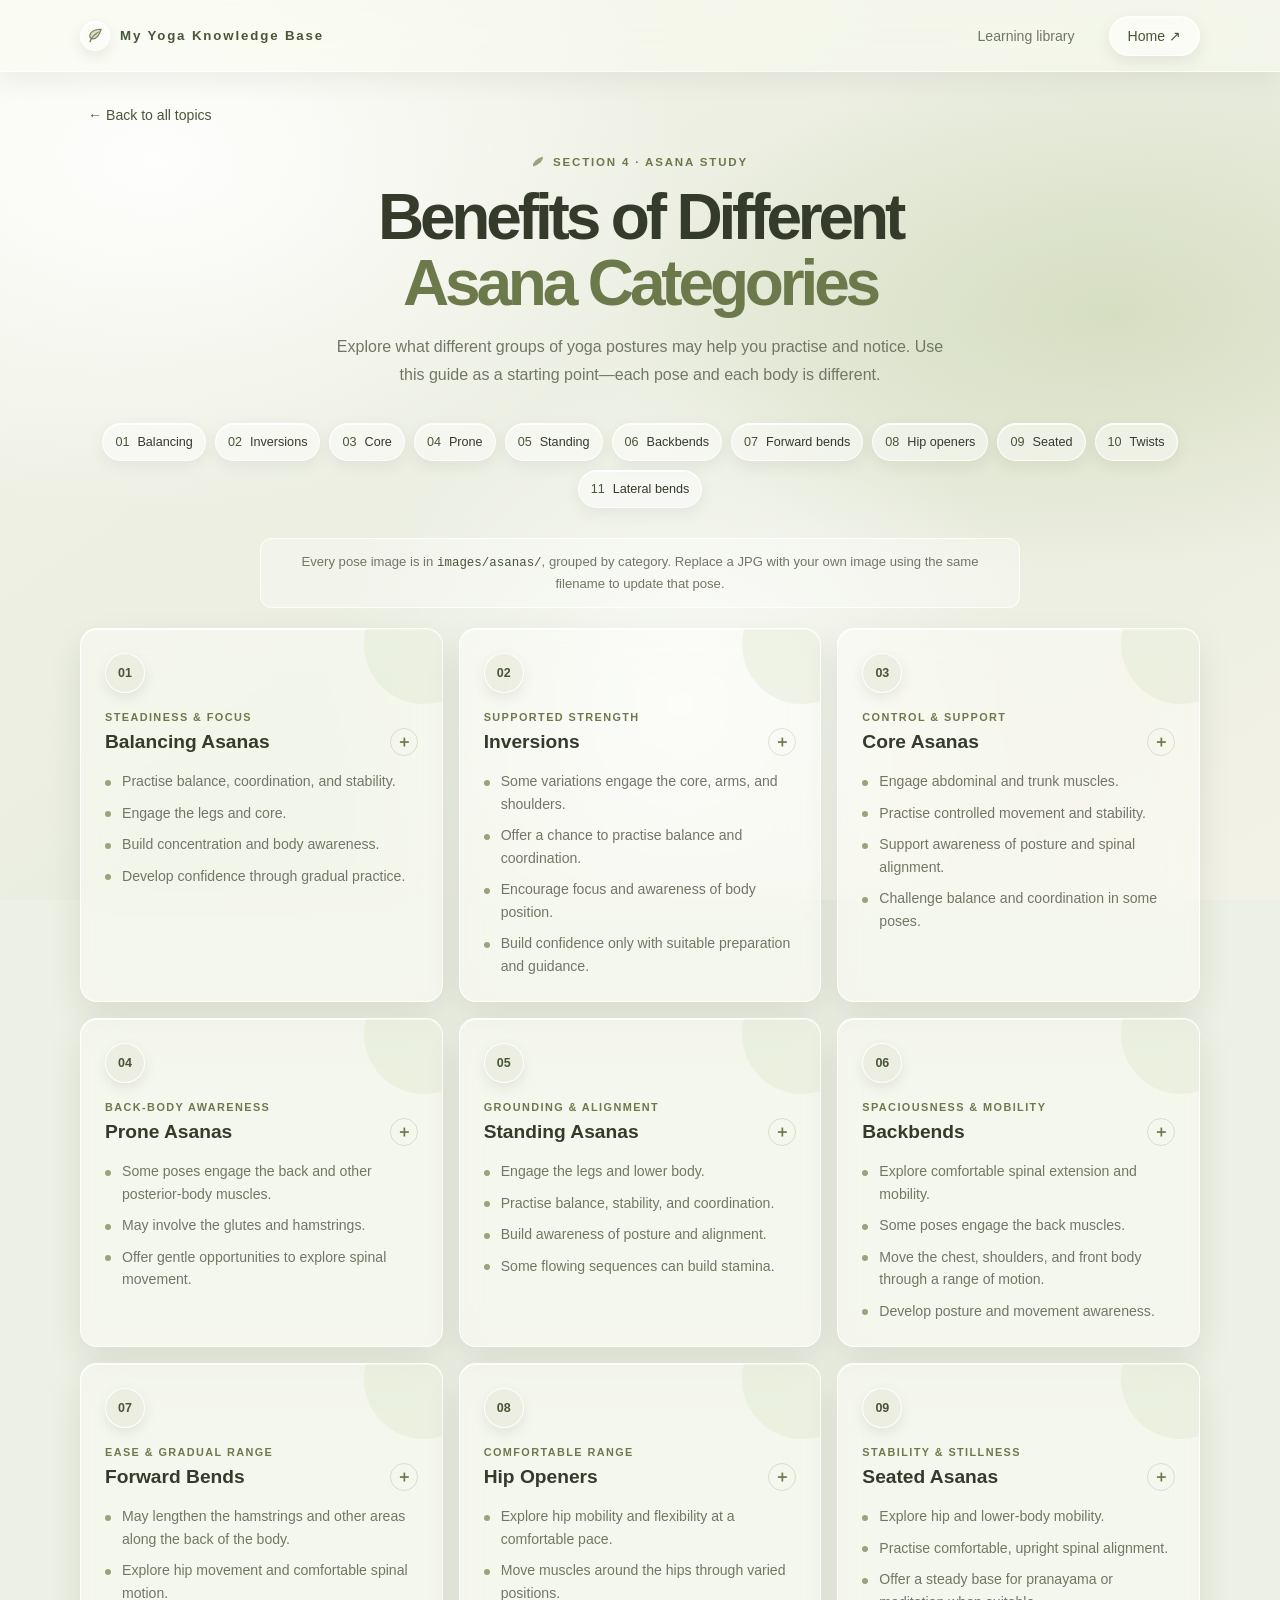
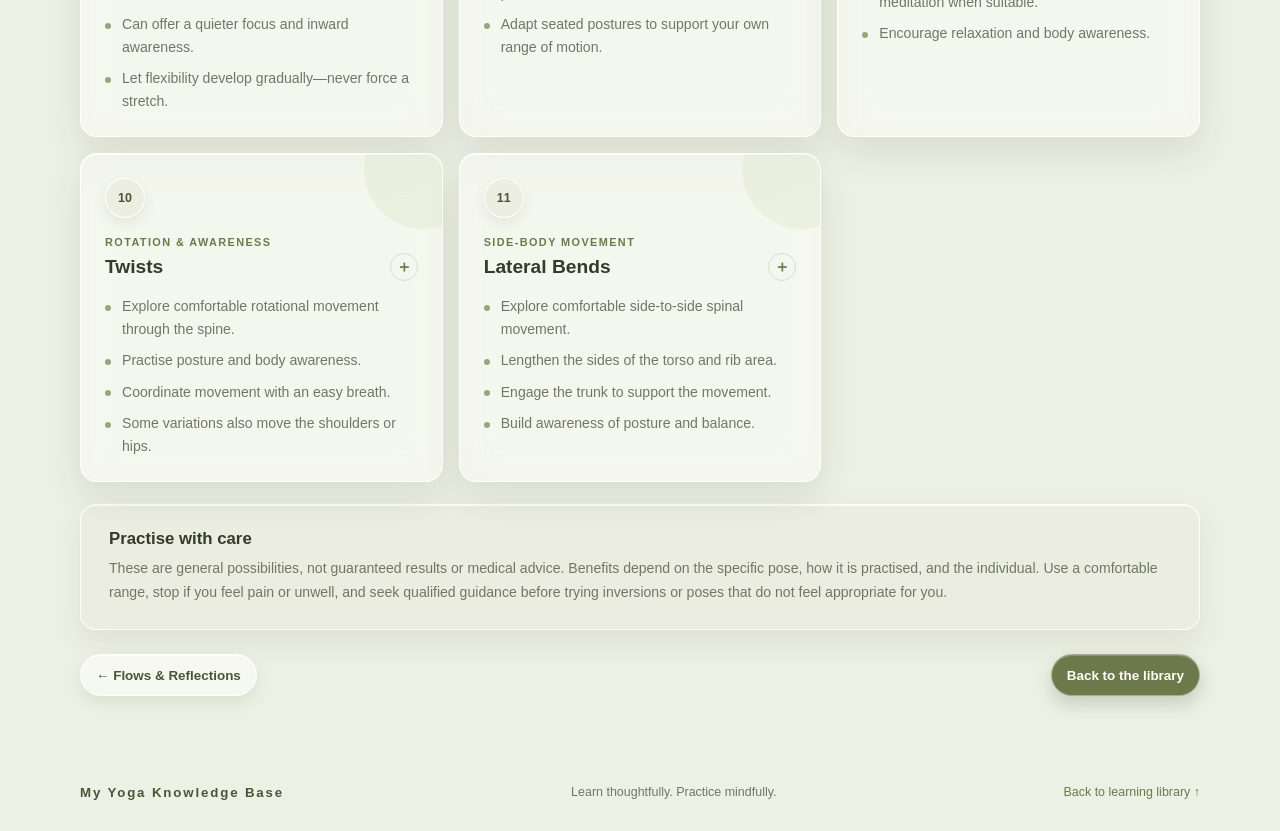
==== commit 74010b07: "images uploaded in the asana" ====
--- a/asana-benefits.html
+++ b/asana-benefits.html
@@ -45,7 +45,7 @@
       <a href="#lateral-bends">11 <span>Lateral bends</span></a>
     </nav>
 
-    <p class="asana-photo-help">Pose photos are grouped in <code>images/asanas/</code> by category. Save each photo in the matching folder and add its path to the <code>posePhotos</code> map near the end of this page. Unmapped poses keep their illustrations.</p>
+    <p class="asana-photo-help">Every pose image is in <code>images/asanas/</code>, grouped by category. Replace a JPG with your own image using the same filename to update that pose.</p>
 
     <section class="asana-grid" aria-label="Potential benefits by asana category">
       <article class="asana-card" id="balancing">
@@ -287,7 +287,8 @@
       const photo = figure.querySelector(".pose-photo");
       const illustration = figure.querySelector(".pose-art");
       const status = figure.querySelector(".pose-image-status");
-      const photoPath = posePhotos[pose.name];
+      const filename = `${pose.name.toLowerCase().replace(/[^a-z0-9]+/g, "-").replace(/^-|-$/g, "")}.jpg`;
+      const photoPath = posePhotos[pose.name] || `images/asanas/${category}/${filename}`;
 
       if (photoPath) {
         photo.addEventListener("load", () => {
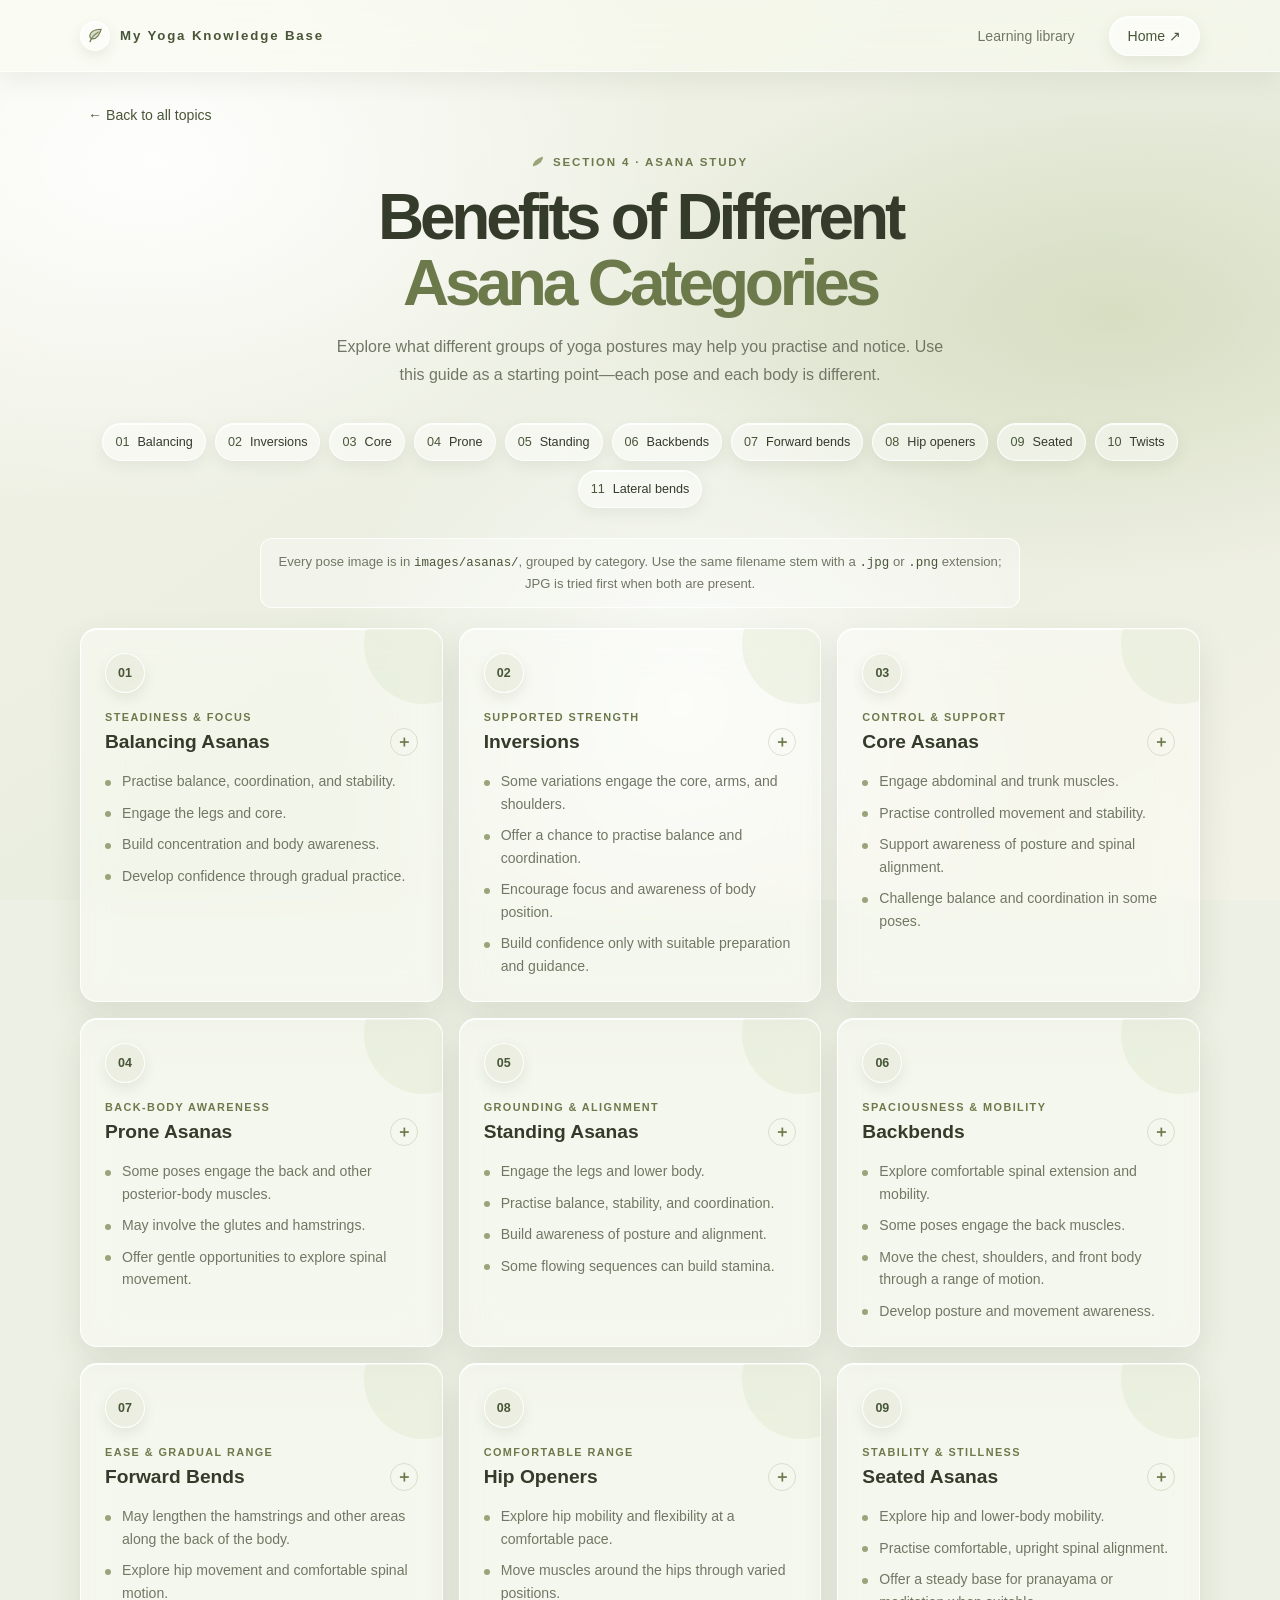
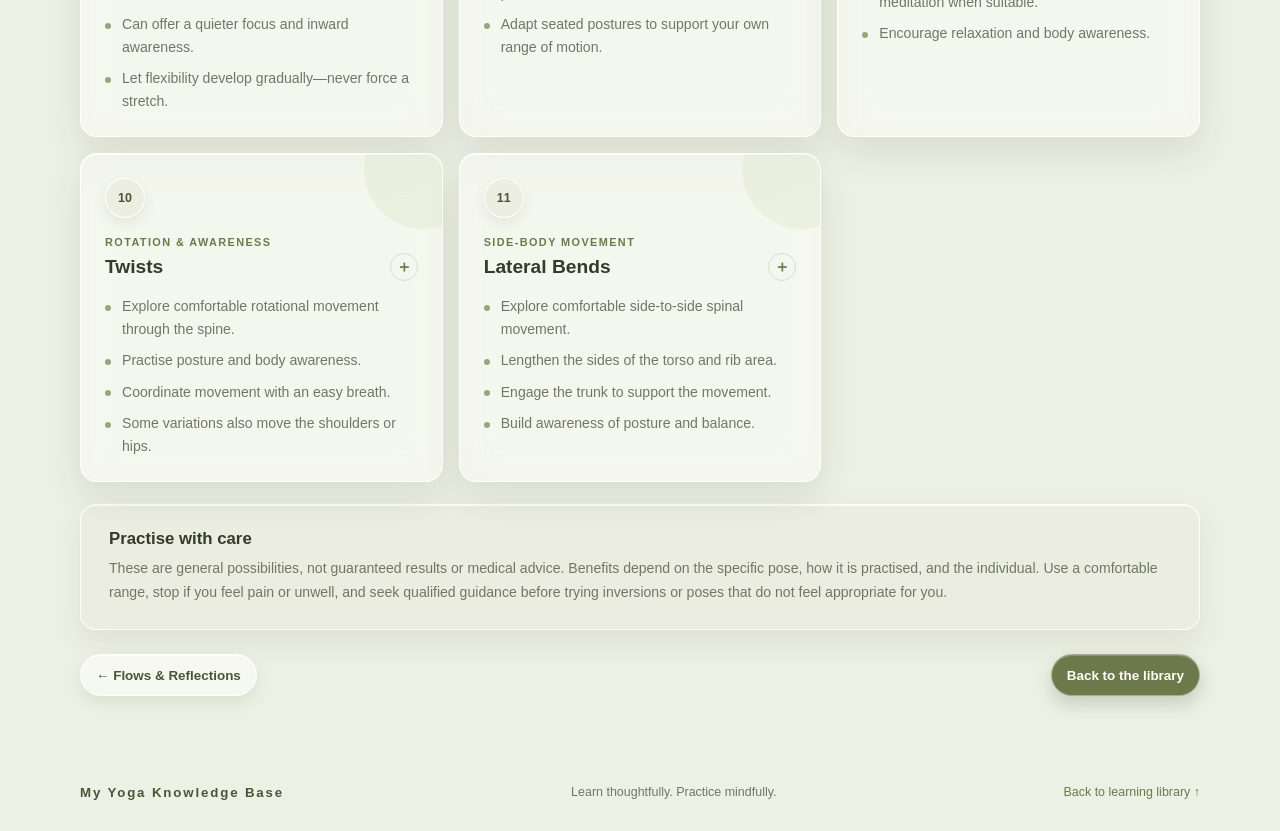
==== commit 1564ca74: "new images on the asana" ====
--- a/asana-benefits.html
+++ b/asana-benefits.html
@@ -45,7 +45,7 @@
       <a href="#lateral-bends">11 <span>Lateral bends</span></a>
     </nav>
 
-    <p class="asana-photo-help">Every pose image is in <code>images/asanas/</code>, grouped by category. Replace a JPG with your own image using the same filename to update that pose.</p>
+    <p class="asana-photo-help">Every pose image is in <code>images/asanas/</code>, grouped by category. Use the same filename stem with a <code>.jpg</code> or <code>.png</code> extension; JPG is tried first when both are present.</p>
 
     <section class="asana-grid" aria-label="Potential benefits by asana category">
       <article class="asana-card" id="balancing">
@@ -266,10 +266,11 @@
     };
 
     const posePhotos = {
-      "Tree Pose": "images/asanas/balancing/tree-pose.jpg"
+      "Tree Pose": "images/asanas/balancing/tree-pose",
+      "Dancer Pose": "images/asanas/balancing/dancer-pose"
     };
 
-    function createPoseCard(pose) {
+    function createPoseCard(pose, category) {
       const [headX, headY] = pose.head;
       const figure = document.createElement("figure");
       figure.className = "pose-card";
@@ -287,21 +288,26 @@
       const photo = figure.querySelector(".pose-photo");
       const illustration = figure.querySelector(".pose-art");
       const status = figure.querySelector(".pose-image-status");
-      const filename = `${pose.name.toLowerCase().replace(/[^a-z0-9]+/g, "-").replace(/^-|-$/g, "")}.jpg`;
-      const photoPath = posePhotos[pose.name] || `images/asanas/${category}/${filename}`;
-
-      if (photoPath) {
-        photo.addEventListener("load", () => {
-          photo.hidden = false;
-          illustration.hidden = true;
-          figure.classList.add("has-photo");
-        }, { once: true });
-        photo.addEventListener("error", () => {
-          status.textContent = `Could not load ${photoPath}; showing the illustration instead.`;
-          status.hidden = false;
-        }, { once: true });
-        photo.src = photoPath;
-      }
+      const filename = pose.name.toLowerCase().replace(/[^a-z0-9]+/g, "-").replace(/^-|-$/g, "");
+      const photoBase = posePhotos[pose.name] || `images/asanas/${category}/${filename}`;
+      let format = "jpg";
+
+      photo.addEventListener("load", () => {
+        photo.hidden = false;
+        illustration.hidden = true;
+        figure.classList.add("has-photo");
+      }, { once: true });
+      photo.addEventListener("error", () => {
+        if (format === "jpg") {
+          format = "png";
+          photo.src = `${photoBase}.png`;
+          return;
+        }
+
+        status.textContent = `Could not load ${photoBase}.jpg or ${photoBase}.png; showing the illustration instead.`;
+        status.hidden = false;
+      });
+      photo.src = `${photoBase}.${format}`;
 
       return figure;
     }
@@ -312,7 +318,7 @@
       const category = card.id;
       const poses = poseGroups[category];
 
-      poses.forEach((pose) => gallery.append(createPoseCard(pose)));
+      poses.forEach((pose) => gallery.append(createPoseCard(pose, category)));
       gallery.setAttribute("aria-label", `${button.textContent.trim()} pose examples`);
 
       button.addEventListener("click", () => {
--- a/styles.css
+++ b/styles.css
@@ -1980,6 +1980,531 @@
       letter-spacing: -.06em;
     }
 
+    .surya-journey-callout,
+    .surya-closing-note {
+      display: flex;
+      align-items: center;
+      justify-content: space-between;
+      gap: 24px;
+      margin-top: 28px;
+      padding: 24px;
+      border: 1px solid rgba(255, 255, 255, .86);
+      border-radius: 16px;
+      background: rgba(232, 235, 220, .48);
+      box-shadow: 0 12px 28px rgba(67, 79, 48, .09), inset 0 1px rgba(255, 255, 255, .9);
+    }
+
+    .surya-journey-callout h2,
+    .surya-closing-note h2 {
+      margin: 5px 0 8px;
+      font-size: 1.2rem;
+      letter-spacing: -.035em;
+    }
+
+    .surya-journey-callout p,
+    .surya-closing-note p {
+      max-width: 62ch;
+      margin: 0;
+      color: var(--muted);
+      font-size: .9rem;
+      line-height: 1.7;
+    }
+
+    .surya-page {
+      padding-bottom: 60px;
+    }
+
+    .surya-intro {
+      display: grid;
+      max-width: 1120px;
+      grid-template-columns: minmax(0, 1.35fr) minmax(230px, .65fr);
+      align-items: center;
+      gap: 32px;
+      margin: 8px auto 16px;
+      padding: clamp(30px, 5vw, 64px);
+      overflow: hidden;
+      border: 1px solid rgba(255, 255, 255, .9);
+      border-radius: 28px;
+      background:
+        radial-gradient(ellipse at 87% 42%, rgba(205, 215, 180, .48), transparent 34%),
+        linear-gradient(135deg, rgba(250, 251, 243, .9), rgba(232, 235, 220, .66));
+      box-shadow: 0 24px 56px rgba(59, 75, 43, .12), inset 0 1px 0 rgba(255, 255, 255, .98);
+      text-align: left;
+    }
+
+    .surya-intro-copy {
+      max-width: 680px;
+    }
+
+    .surya-intro h1 {
+      margin: 16px 0;
+      color: var(--green-dark);
+      font-size: clamp(2.4rem, 6vw, 4.8rem);
+      letter-spacing: -.07em;
+      line-height: .98;
+    }
+
+    .surya-intro h1 em {
+      color: var(--green);
+      font-style: normal;
+      font-weight: 500;
+    }
+
+    .surya-intro-copy > p {
+      max-width: 54ch;
+      margin: 0;
+      color: var(--muted);
+      font-size: 1rem;
+      line-height: 1.75;
+    }
+
+    .surya-hero-visual {
+      position: relative;
+      display: grid;
+      width: min(100%, 290px);
+      aspect-ratio: 1;
+      place-items: center;
+      justify-self: center;
+      border: 1px solid rgba(255, 255, 255, .8);
+      border-radius: 50%;
+      background: radial-gradient(circle, rgba(255, 255, 255, .75) 0 34%, rgba(215, 222, 194, .58) 35% 64%, rgba(215, 222, 194, .12) 65% 100%);
+    }
+
+    .surya-hero-sun {
+      font-size: clamp(5rem, 10vw, 8rem);
+      line-height: 1;
+      filter: drop-shadow(0 10px 18px rgba(94, 103, 63, .18));
+    }
+
+    .surya-hero-count {
+      position: absolute;
+      right: 7%;
+      bottom: 17%;
+      display: grid;
+      width: 62px;
+      height: 62px;
+      place-items: center;
+      border: 1px solid rgba(255, 255, 255, .9);
+      border-radius: 50%;
+      background: var(--green);
+      box-shadow: 0 8px 18px rgba(59, 75, 43, .18);
+      color: #fffef7;
+      font-size: 1.3rem;
+      font-weight: 700;
+    }
+
+    .surya-hero-caption {
+      position: absolute;
+      bottom: 2%;
+      color: var(--green-dark);
+      font-size: .72rem;
+      font-weight: 700;
+      letter-spacing: .12em;
+      line-height: 1.5;
+      text-align: center;
+      text-transform: uppercase;
+    }
+
+    .surya-practice-note {
+      display: flex;
+      max-width: 980px;
+      flex-direction: column;
+      gap: 4px;
+      margin: 0 auto 18px;
+      padding: 14px 18px;
+      border-left: 3px solid var(--clay);
+      border-radius: 0 10px 10px 0;
+      background: rgba(232, 235, 220, .48);
+      color: var(--muted);
+      font-size: .86rem;
+      line-height: 1.65;
+    }
+
+    .surya-practice-note strong {
+      color: var(--green-dark);
+    }
+
+    .surya-jump-nav {
+      display: flex;
+      max-width: 980px;
+      flex-wrap: wrap;
+      align-items: center;
+      gap: 10px 26px;
+      margin: 0 auto 34px;
+      padding: 13px 0;
+      border-block: 1px solid rgba(52, 59, 43, .12);
+    }
+
+    .surya-jump-nav a {
+      color: var(--green-dark);
+      font-size: .78rem;
+      font-weight: 650;
+      text-decoration: none;
+    }
+
+    .surya-jump-nav a:hover,
+    .surya-jump-nav a:focus-visible {
+      color: var(--green);
+      text-decoration: underline;
+    }
+
+    .surya-opening {
+      max-width: 900px;
+      margin: 0 auto 42px;
+      padding: 0 0 28px;
+      border-bottom: 1px solid rgba(52, 59, 43, .14);
+    }
+
+    .surya-opening h2 {
+      margin: 7px 0 9px;
+      color: var(--green-dark);
+      font-size: clamp(1.5rem, 3vw, 2rem);
+      letter-spacing: -.05em;
+    }
+
+    .surya-opening p {
+      max-width: 70ch;
+      margin: 8px 0;
+      color: var(--muted);
+      font-size: .94rem;
+      line-height: 1.75;
+    }
+
+    .surya-content-section {
+      max-width: 1040px;
+      margin: 44px auto;
+      scroll-margin-top: 100px;
+    }
+
+    .surya-section-heading {
+      max-width: 720px;
+      margin: 0 0 18px;
+      text-align: left;
+    }
+
+    .surya-section-heading h2 {
+      margin: 6px 0;
+      color: var(--green-dark);
+      font-size: clamp(1.5rem, 3vw, 2rem);
+      letter-spacing: -.05em;
+    }
+
+    .surya-section-heading > p {
+      margin: 7px 0 0;
+      color: var(--muted);
+      font-size: .9rem;
+      line-height: 1.7;
+    }
+
+    .surya-benefit-grid,
+    .surya-use-grid {
+      display: grid;
+      grid-template-columns: repeat(3, minmax(0, 1fr));
+      border-block: 1px solid rgba(52, 59, 43, .12);
+    }
+
+    .surya-info-card {
+      min-width: 0;
+      padding: 20px 20px 20px 0;
+    }
+
+    .surya-info-card + .surya-info-card {
+      padding-left: 20px;
+      border-left: 1px solid rgba(52, 59, 43, .12);
+    }
+
+    .surya-info-card h3,
+    .surya-care-note h3 {
+      margin: 0 0 9px;
+      color: var(--green-dark);
+      font-size: 1rem;
+      letter-spacing: -.025em;
+    }
+
+    .surya-info-card p,
+    .surya-care-note p {
+      margin: 0 0 9px;
+      color: var(--muted);
+      font-size: .86rem;
+      line-height: 1.7;
+    }
+
+    .surya-info-card p:last-child,
+    .surya-care-note p:last-child {
+      margin-bottom: 0;
+    }
+
+    .surya-info-card ul {
+      display: grid;
+      gap: 8px;
+      margin: 0;
+      padding-left: 19px;
+      color: var(--muted);
+      font-size: .86rem;
+      line-height: 1.6;
+    }
+
+    .surya-highlight {
+      margin: 14px 0 0;
+      padding: 12px 0 12px 16px;
+      border-left: 3px solid var(--clay);
+      color: var(--green-dark);
+      font-size: .9rem;
+      line-height: 1.7;
+    }
+
+    .surya-table-wrap {
+      overflow-x: auto;
+      border-block: 1px solid rgba(52, 59, 43, .16);
+    }
+
+    .surya-variation-table {
+      width: 100%;
+      min-width: 700px;
+      border-collapse: collapse;
+      color: var(--ink);
+      font-size: .84rem;
+      line-height: 1.6;
+      text-align: left;
+    }
+
+    .surya-variation-table th,
+    .surya-variation-table td {
+      padding: 12px 14px;
+      border-bottom: 1px solid rgba(52, 59, 43, .1);
+      vertical-align: top;
+    }
+
+    .surya-variation-table thead th {
+      color: var(--green-dark);
+      font-size: .72rem;
+      letter-spacing: .08em;
+      text-transform: uppercase;
+    }
+
+    .surya-variation-table tbody th {
+      min-width: 175px;
+      color: var(--green-dark);
+      font-weight: 650;
+    }
+
+    .surya-variation-table tbody tr:last-child th,
+    .surya-variation-table tbody tr:last-child td {
+      border-bottom: 0;
+    }
+
+    .surya-care-grid {
+      display: grid;
+      grid-template-columns: repeat(2, minmax(0, 1fr));
+      gap: 28px;
+      align-items: start;
+    }
+
+    .surya-care-note {
+      padding: 18px 20px;
+      border-left: 3px solid var(--clay);
+      background: rgba(232, 235, 220, .5);
+    }
+
+    .surya-sequence-section {
+      max-width: 980px;
+      margin: 64px auto 0;
+      scroll-margin-top: 100px;
+    }
+
+    .surya-sequence-heading {
+      margin-bottom: 14px;
+      padding-bottom: 16px;
+      border-bottom: 1px solid rgba(52, 59, 43, .14);
+    }
+
+    .surya-sequence-heading h2 {
+      margin: 6px 0;
+      color: var(--green-dark);
+      font-size: clamp(1.8rem, 4vw, 2.6rem);
+      letter-spacing: -.055em;
+    }
+
+    .surya-sequence-heading p {
+      max-width: 65ch;
+      margin: 7px 0 0;
+      color: var(--muted);
+      font-size: .9rem;
+      line-height: 1.7;
+    }
+
+    .surya-step-grid {
+      display: grid;
+      max-width: 920px;
+      grid-template-columns: 1fr;
+      margin: 0 auto;
+    }
+
+    .surya-step-card {
+      display: grid;
+      min-width: 0;
+      grid-template-columns: minmax(185px, 230px) minmax(0, 1fr);
+      grid-template-areas:
+        "heading heading"
+        "image details";
+      gap: 12px 28px;
+      padding: 22px 0;
+      border-bottom: 1px solid rgba(52, 59, 43, .14);
+      scroll-margin-top: 100px;
+    }
+
+    .surya-step-heading {
+      display: flex;
+      min-height: 0;
+      grid-area: heading;
+      align-items: center;
+      gap: 14px;
+      margin: 0;
+    }
+
+    .surya-step-number {
+      display: grid;
+      flex: 0 0 auto;
+      width: 42px;
+      height: 42px;
+      place-items: center;
+      border: 1px solid rgba(255, 255, 255, .9);
+      border-radius: 50%;
+      background: rgba(232, 235, 220, .82);
+      color: var(--green-dark);
+      font-size: .68rem;
+      font-weight: 700;
+    }
+
+    .surya-step-heading h2 {
+      margin: 0;
+      color: var(--green-dark);
+      font-size: 1.16rem;
+      letter-spacing: -.035em;
+      line-height: 1.35;
+      overflow-wrap: anywhere;
+    }
+
+    .surya-step-heading p {
+      margin: 0 0 0 auto;
+      color: var(--muted);
+      font-size: .87rem;
+    }
+
+    .surya-image-slot {
+      position: relative;
+      grid-area: image;
+      align-self: start;
+      margin: 0;
+    }
+
+    .surya-step-image {
+      display: block;
+      width: 100%;
+      height: auto;
+      aspect-ratio: auto 4 / 3;
+      border-radius: 9px;
+      opacity: 0;
+      object-fit: contain;
+      transition: opacity .2s ease;
+    }
+
+    .surya-step-image.is-loaded {
+      opacity: 1;
+    }
+
+    .surya-image-placeholder[hidden] {
+      display: none;
+    }
+
+    .surya-image-placeholder {
+      position: absolute;
+      top: 0;
+      right: 0;
+      left: 0;
+      width: 100%;
+      display: flex;
+      min-height: 170px;
+      aspect-ratio: 4 / 3;
+      flex-direction: column;
+      align-items: center;
+      justify-content: center;
+      gap: 5px;
+      border: 1px dashed rgba(72, 86, 56, .3);
+      border-radius: 9px;
+      background: linear-gradient(145deg, rgba(232, 235, 220, .7), rgba(255, 255, 255, .5));
+      color: var(--green-dark);
+      text-align: center;
+    }
+
+    .surya-image-placeholder span {
+      font-size: .95rem;
+      font-weight: 700;
+    }
+
+    .surya-image-placeholder small {
+      color: var(--muted);
+      font-size: .75rem;
+    }
+
+    .surya-image-slot figcaption {
+      margin-top: 6px;
+      color: var(--muted);
+      font-size: .72rem;
+    }
+
+    .surya-step-details {
+      display: grid;
+      grid-area: details;
+      grid-template-columns: repeat(3, minmax(0, 1fr));
+      align-content: start;
+      gap: 14px 20px;
+      margin: 0;
+    }
+
+    .surya-step-details div {
+      min-width: 0;
+    }
+
+    .surya-step-details div:first-child {
+      grid-column: 1 / -1;
+      padding-bottom: 12px;
+      border-bottom: 1px solid rgba(52, 59, 43, .1);
+    }
+
+    .surya-step-details dt {
+      margin-bottom: 4px;
+      color: var(--green);
+      font-size: .68rem;
+      font-weight: 700;
+      letter-spacing: .1em;
+      text-transform: uppercase;
+    }
+
+    .surya-step-details dd {
+      margin: 0;
+      color: var(--ink);
+      font-size: .82rem;
+      line-height: 1.55;
+      overflow-wrap: anywhere;
+    }
+
+    .surya-step-details div:nth-child(2) dd {
+      color: var(--green-dark);
+      font-weight: 600;
+    }
+
+    .surya-step-card:target {
+      border-radius: 12px;
+      background: rgba(232, 235, 220, .24);
+    }
+
+    .surya-closing-note {
+      display: block;
+      margin-top: 22px;
+      background: rgba(232, 235, 220, .58);
+    }
+
     .reflection-prompt {
       margin-top: 32px;
       padding: 24px;
@@ -2013,6 +2538,112 @@
         min-height: 42px;
         padding-inline: 12px;
         font-size: .76rem;
+      }
+
+      .surya-journey-callout {
+        align-items: flex-start;
+        flex-direction: column;
+      }
+
+      .surya-intro {
+        grid-template-columns: 1fr;
+        gap: 20px;
+        padding: 32px 26px;
+      }
+
+      .surya-hero-visual {
+        width: min(210px, 62vw);
+      }
+
+      .surya-jump-nav {
+        flex-wrap: nowrap;
+        gap: 22px;
+        overflow-x: auto;
+        margin-bottom: 28px;
+        white-space: nowrap;
+      }
+
+      .surya-opening {
+        margin-bottom: 30px;
+      }
+
+      .surya-benefit-grid,
+      .surya-use-grid,
+      .surya-care-grid {
+        grid-template-columns: 1fr;
+      }
+
+      .surya-info-card,
+      .surya-info-card + .surya-info-card {
+        padding: 16px 0;
+        border-left: 0;
+        border-bottom: 1px solid rgba(52, 59, 43, .1);
+      }
+
+      .surya-info-card:last-child {
+        border-bottom: 0;
+      }
+
+      .surya-content-section {
+        margin-block: 30px;
+      }
+
+      .surya-care-grid {
+        gap: 14px;
+      }
+
+      .surya-step-card {
+        grid-template-columns: 1fr;
+        grid-template-areas:
+          "heading"
+          "image"
+          "details";
+        gap: 14px;
+        padding: 20px 0;
+      }
+
+      .surya-step-heading {
+        flex-wrap: wrap;
+        gap: 10px;
+      }
+
+      .surya-step-heading p {
+        margin-left: 0;
+      }
+
+      .surya-opening {
+        padding-bottom: 22px;
+      }
+
+      .surya-image-placeholder {
+        min-height: 150px;
+        aspect-ratio: 16 / 8;
+      }
+
+      .surya-step-details {
+        grid-template-columns: repeat(2, minmax(0, 1fr));
+      }
+    }
+
+    @media (max-width: 430px) {
+      .surya-step-details {
+        grid-template-columns: 1fr;
+      }
+    }
+
+    @media (max-width: 1050px) and (min-width: 761px) {
+      .surya-benefit-grid,
+      .surya-use-grid {
+        grid-template-columns: repeat(2, minmax(0, 1fr));
+      }
+
+      .surya-info-card:nth-child(2) {
+        border-right: 0;
+      }
+
+      .surya-info-card:nth-child(3) {
+        padding-left: 0;
+        border-top: 1px solid rgba(52, 59, 43, .1);
       }
     }
 
